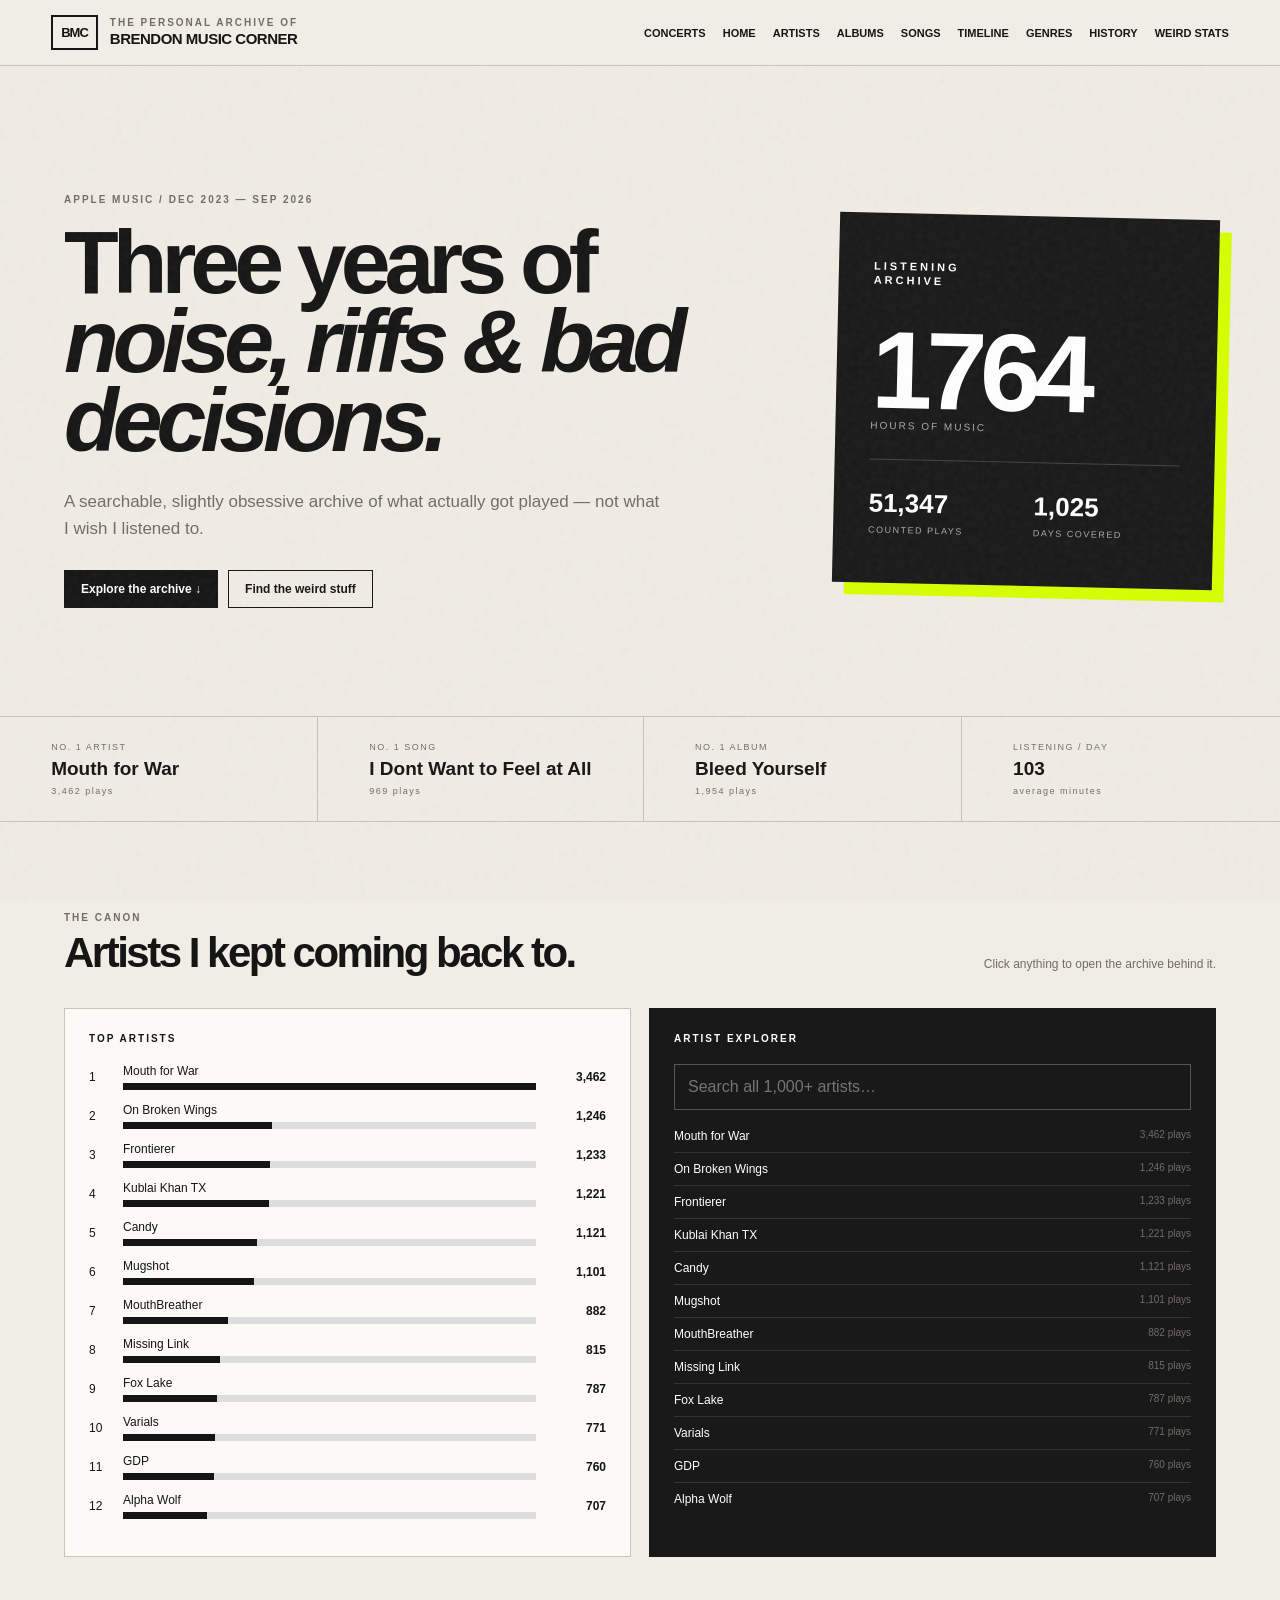
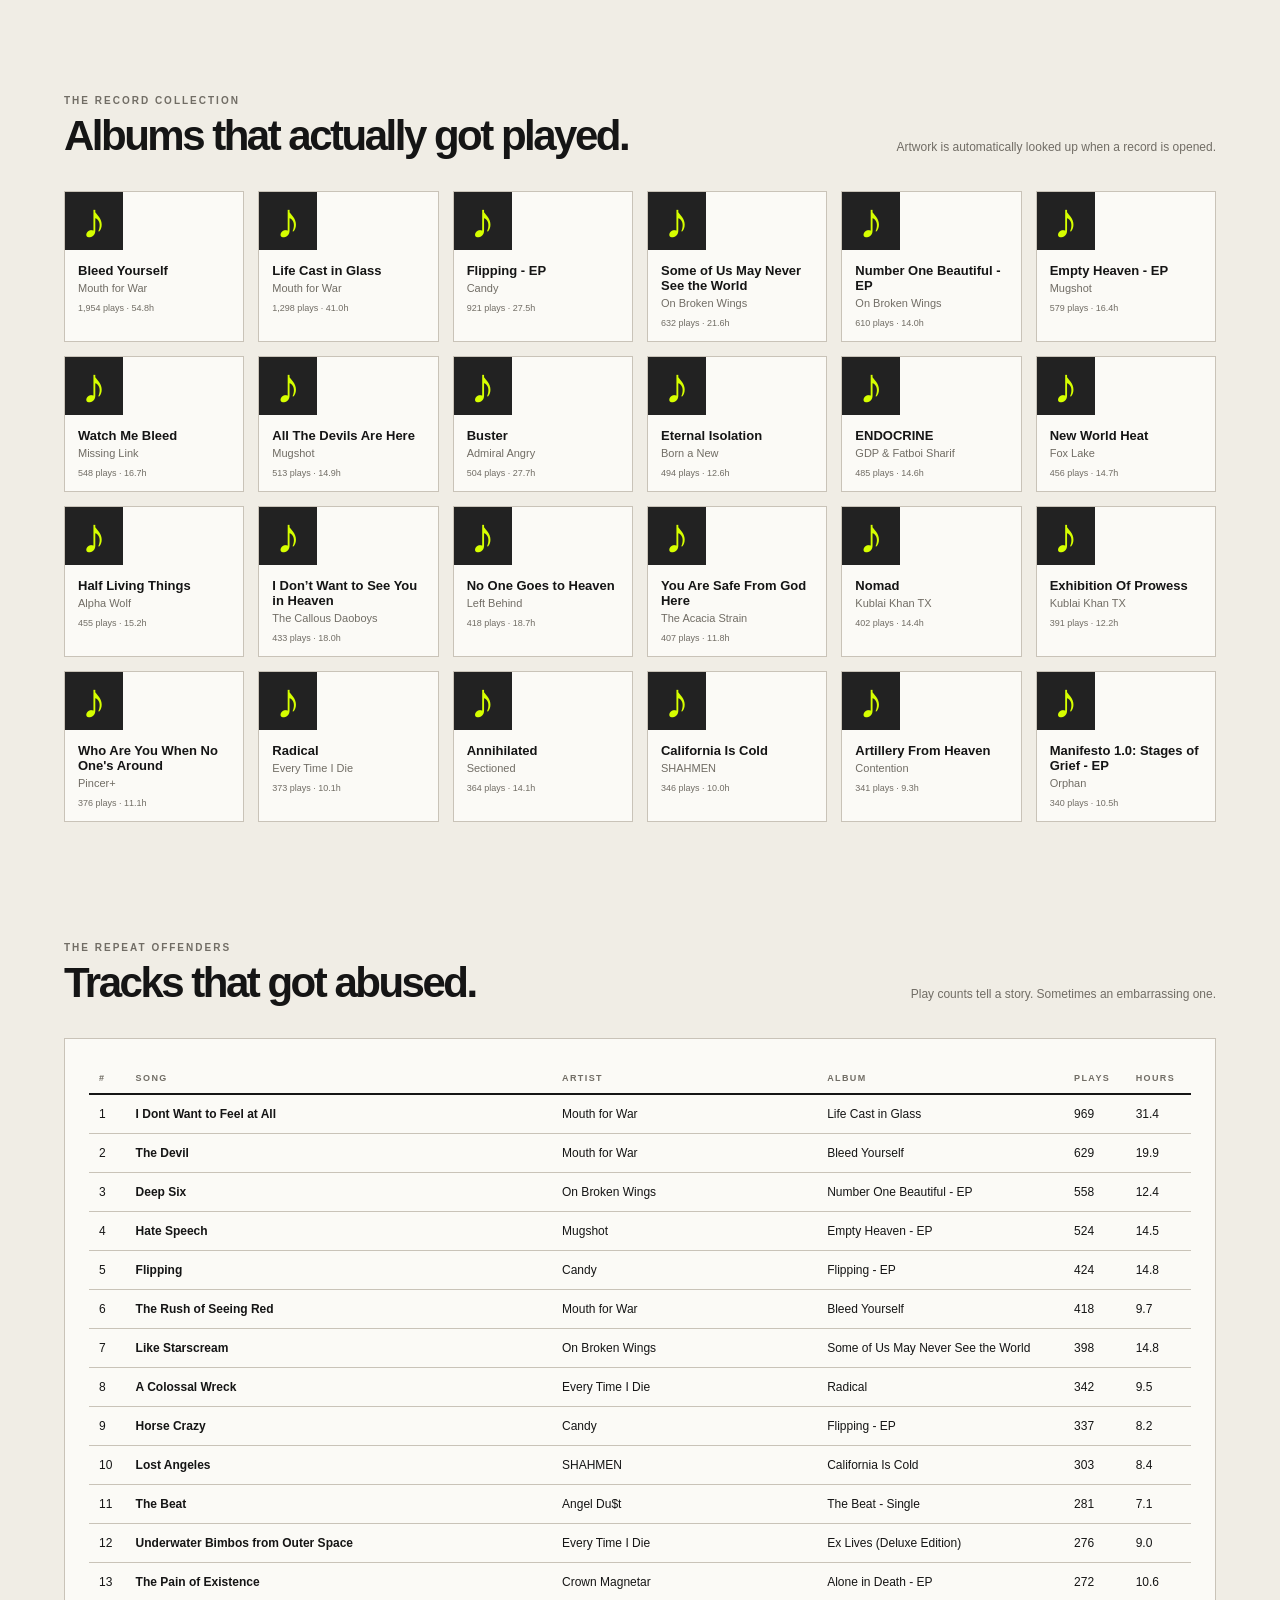
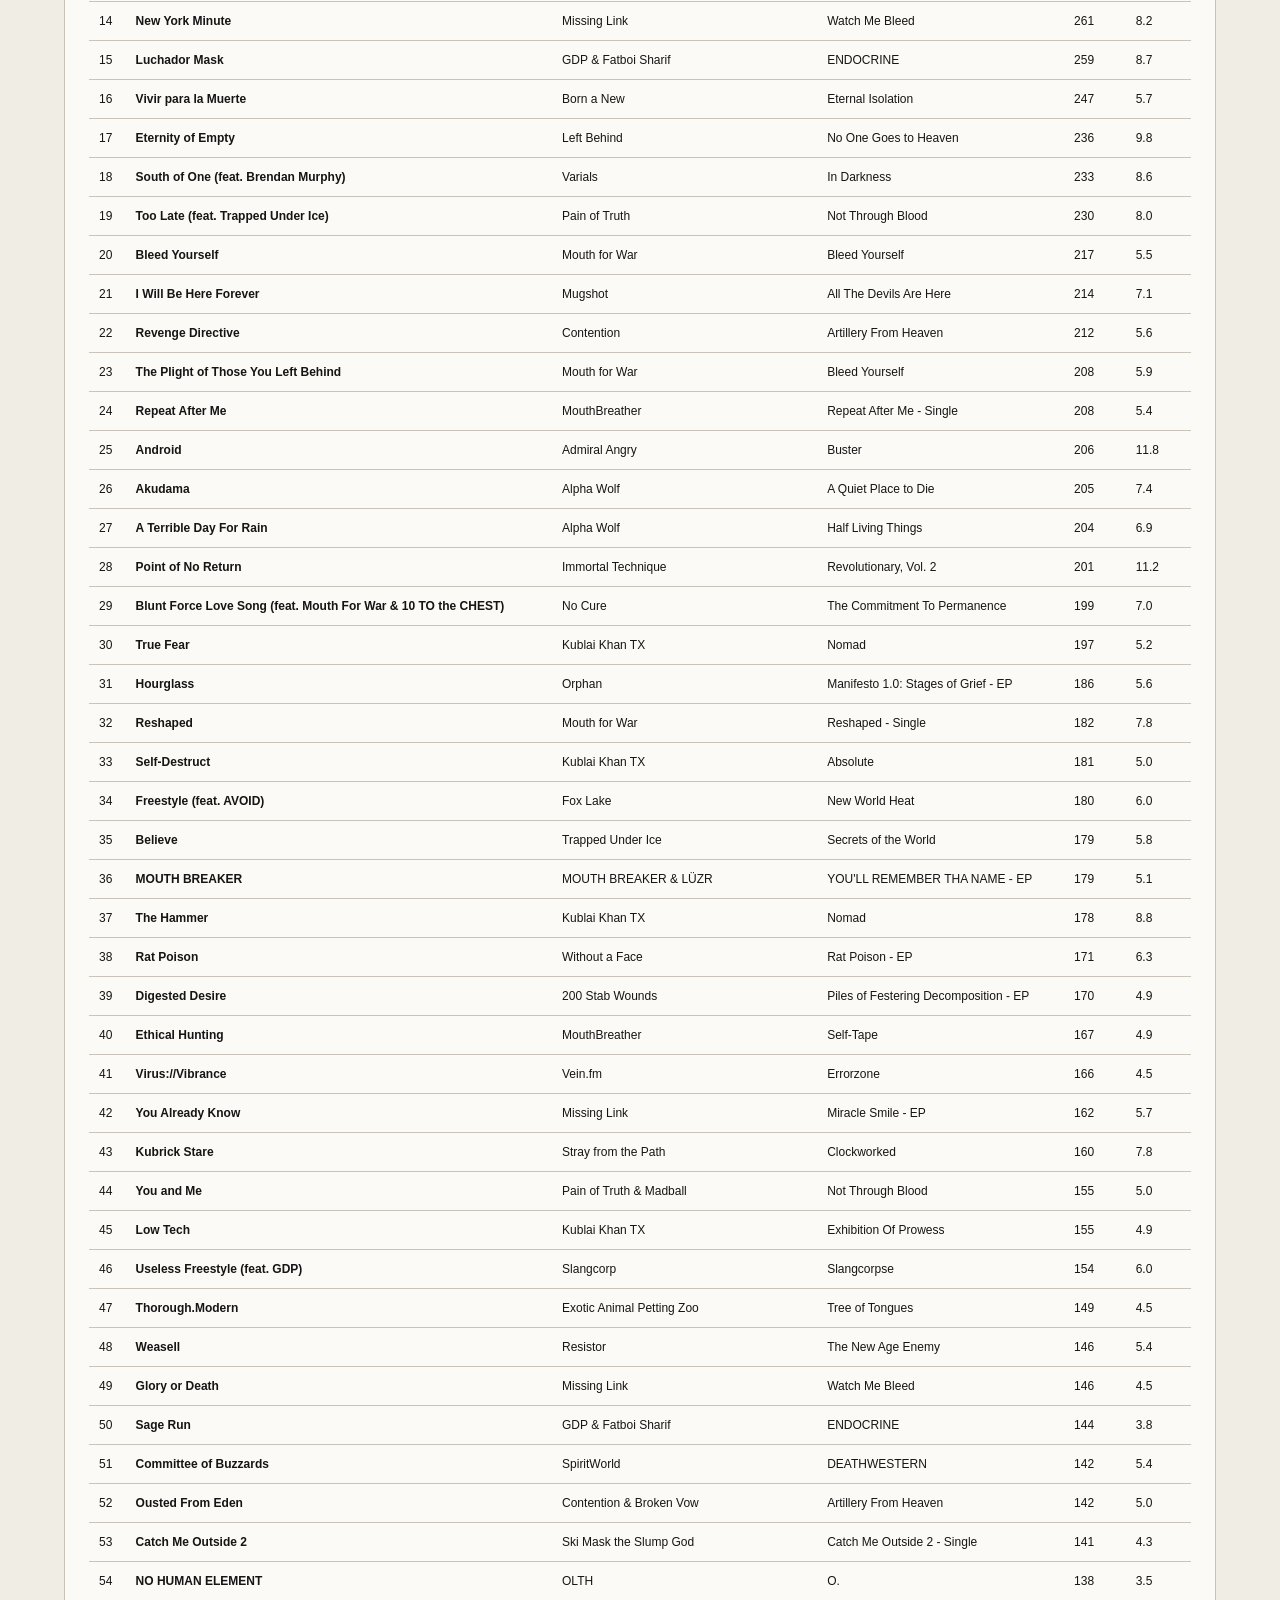
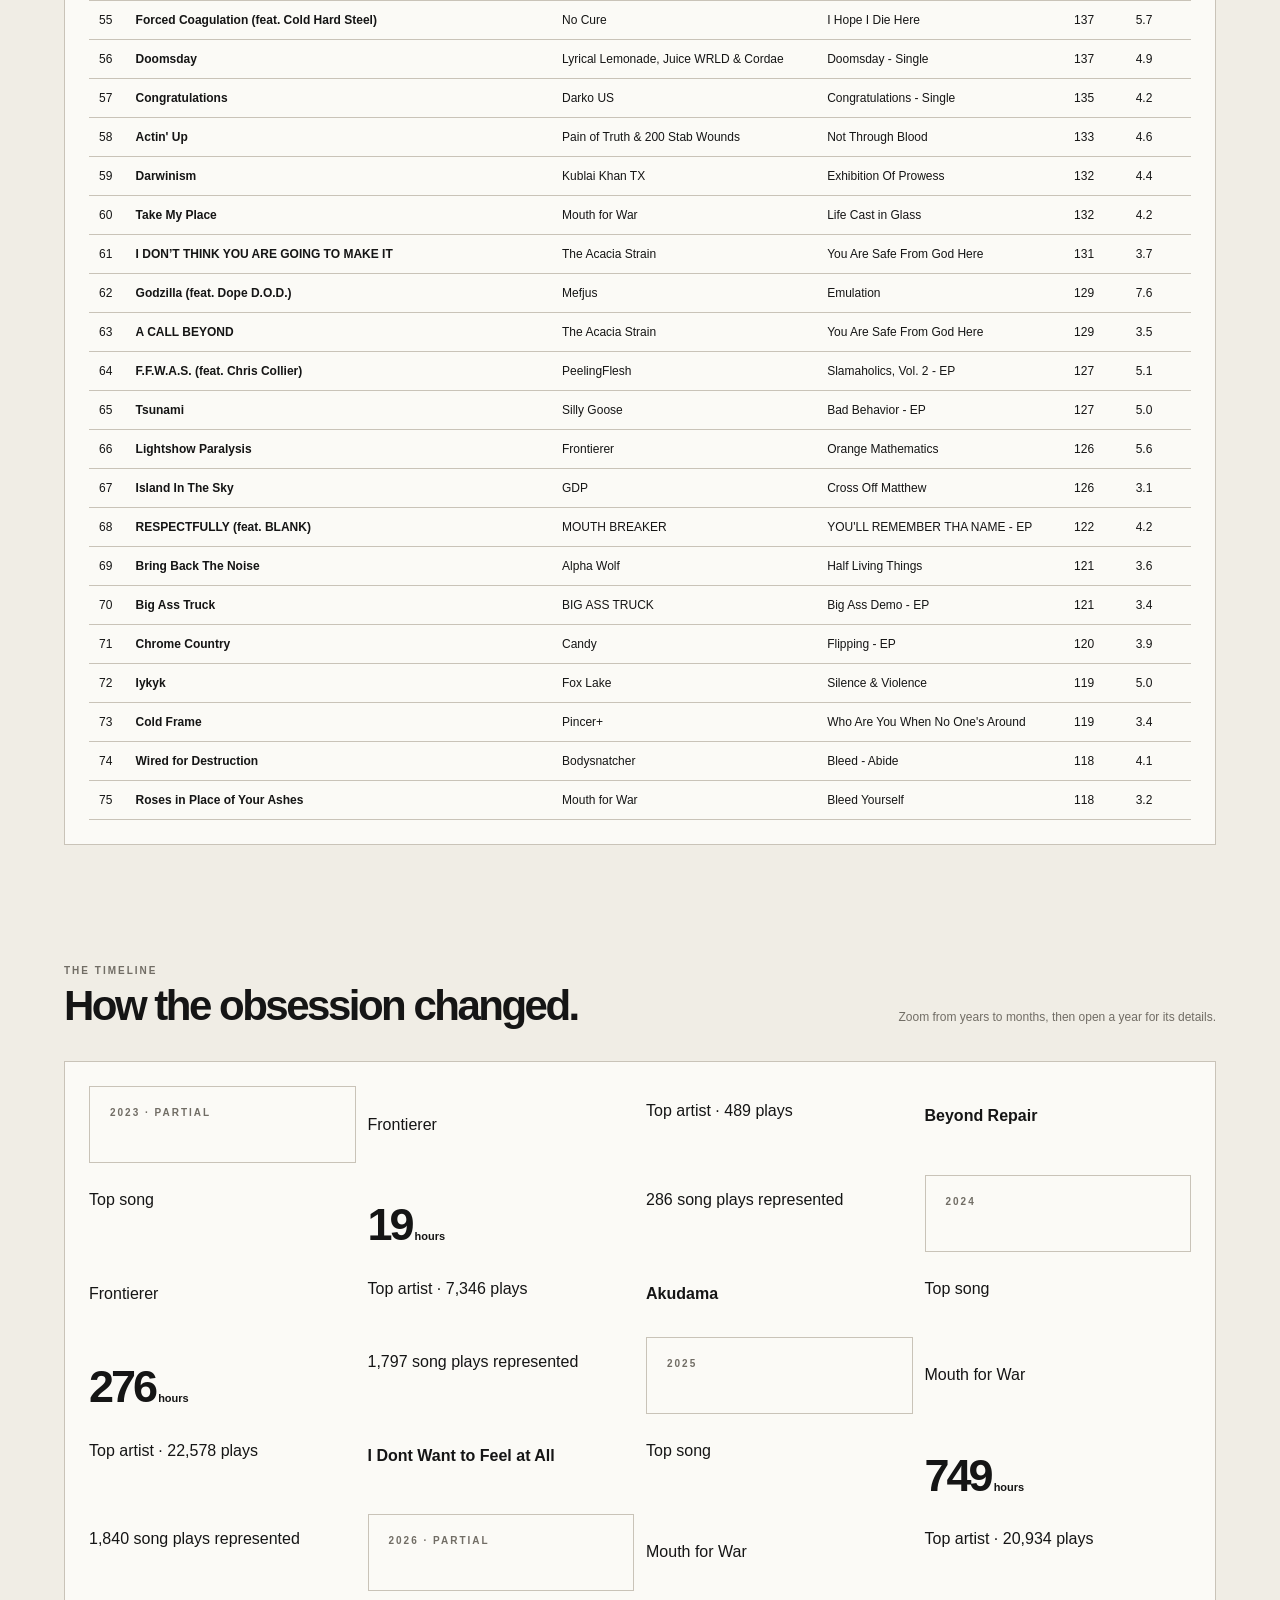
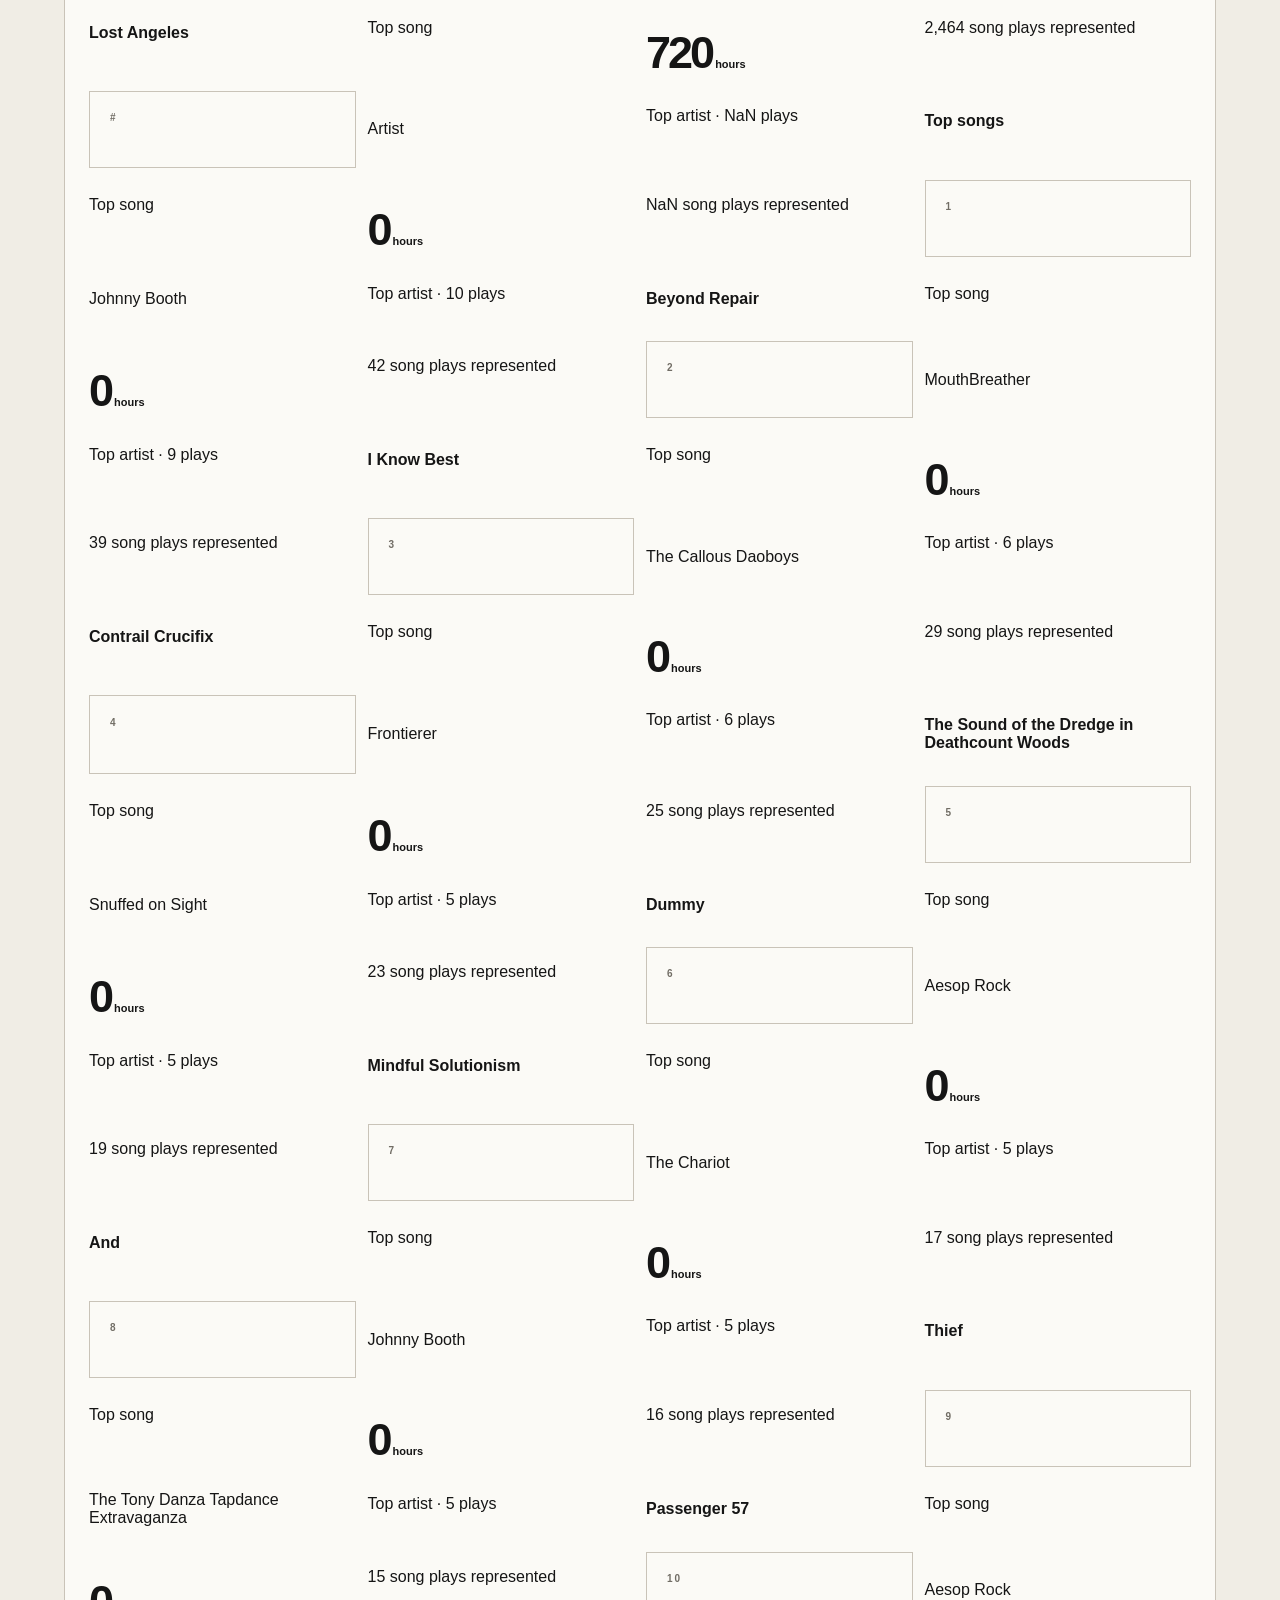
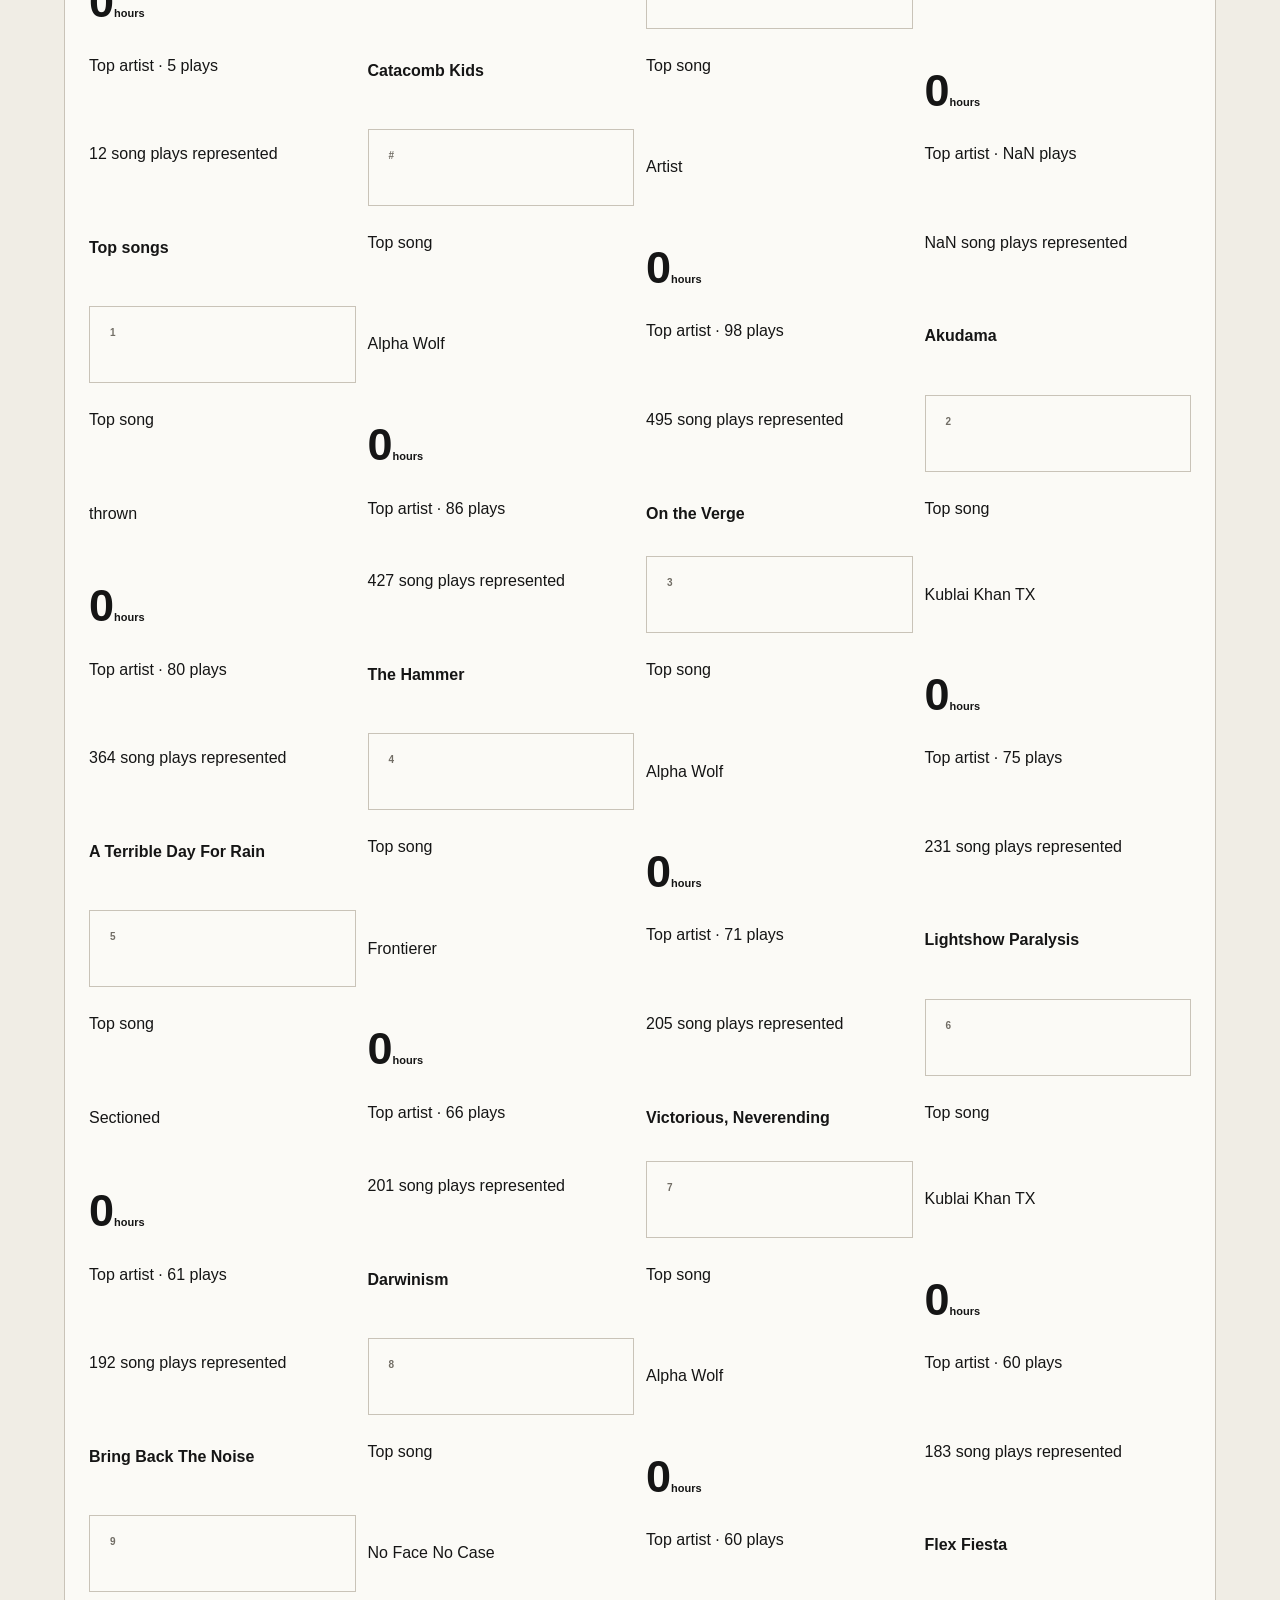
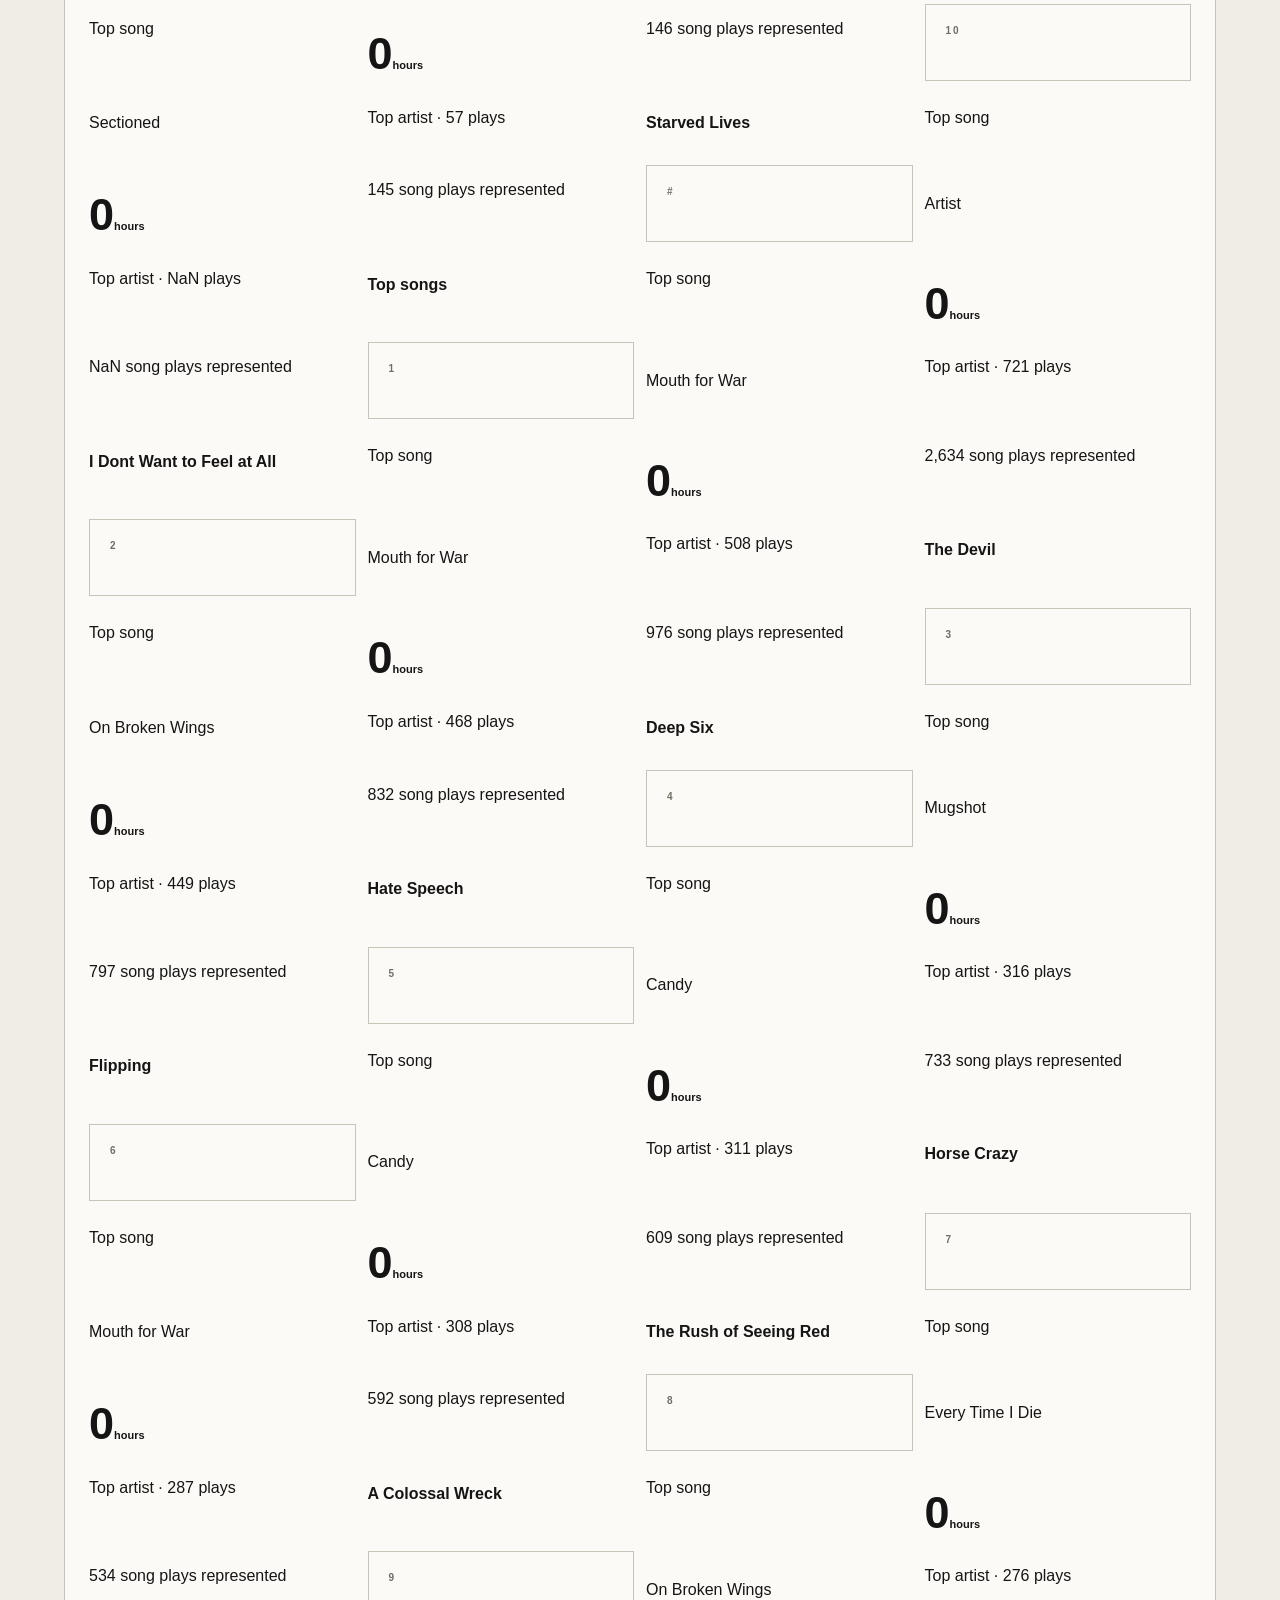
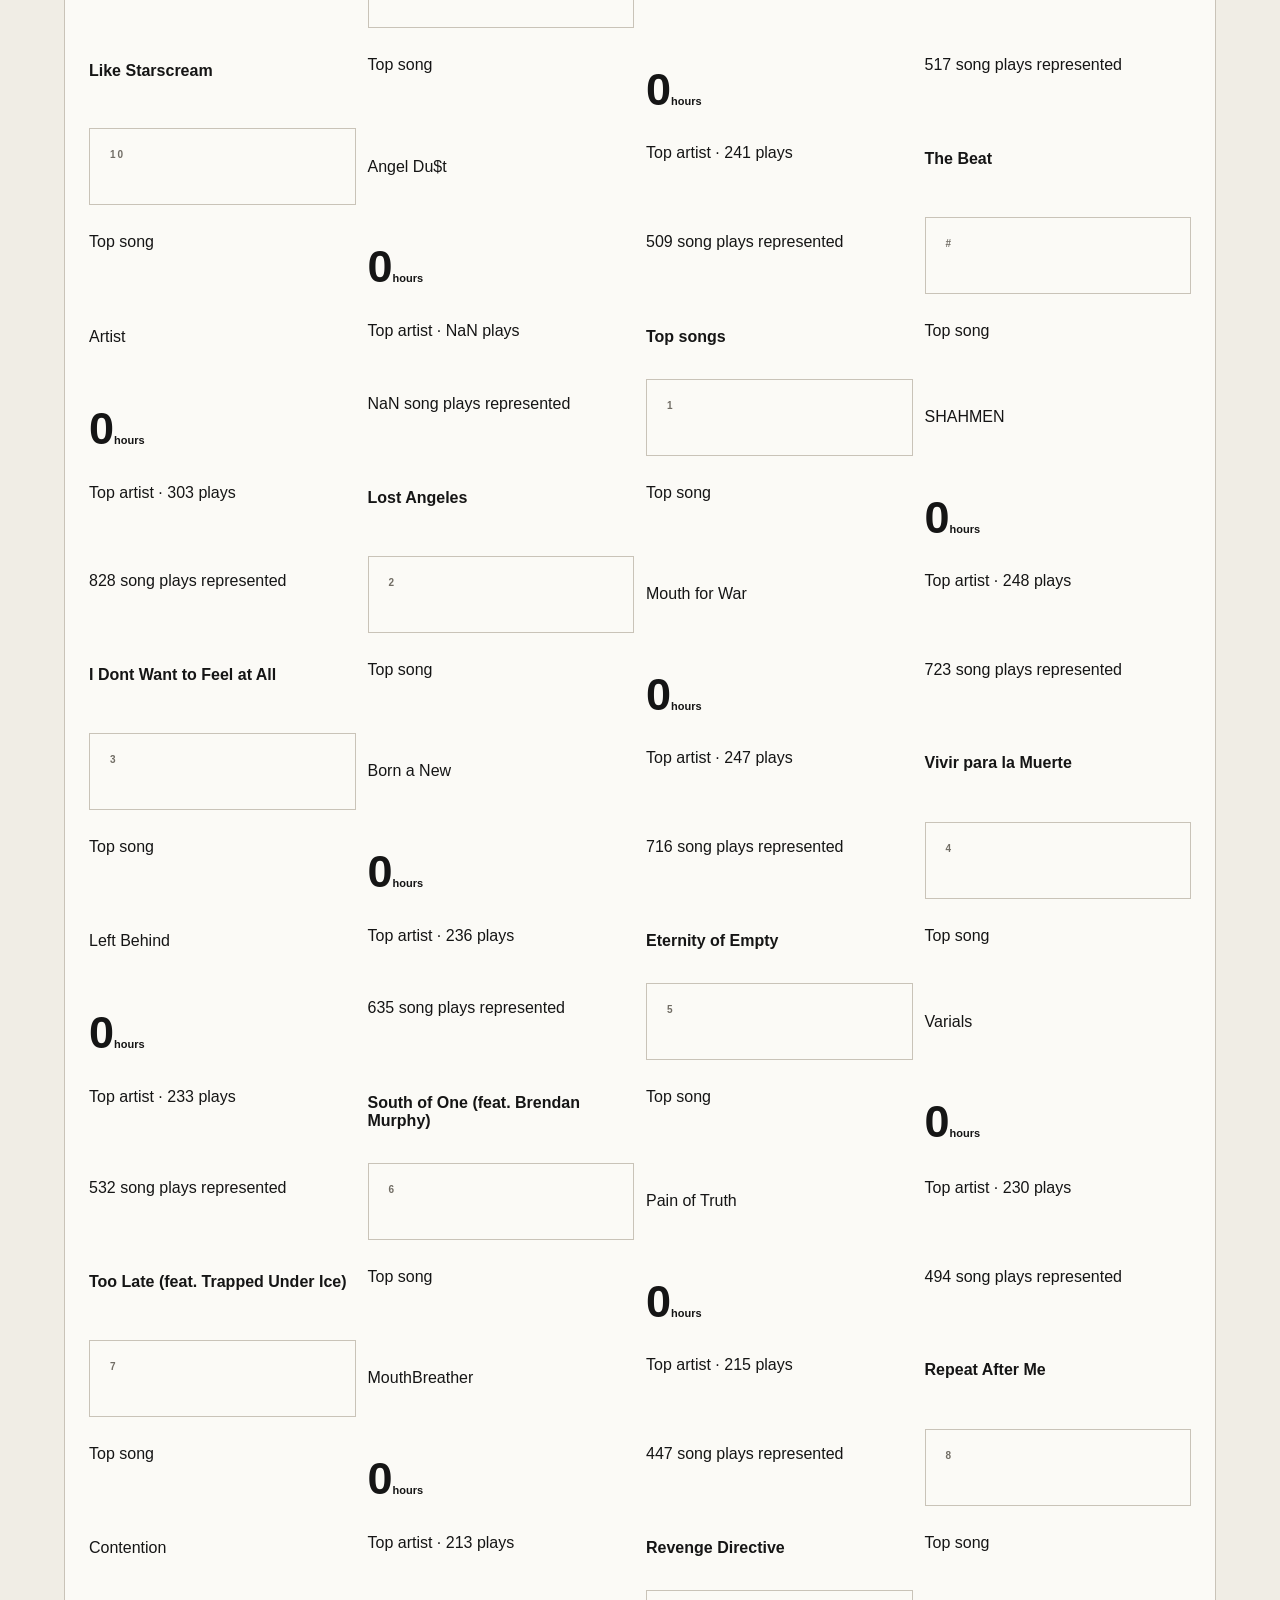
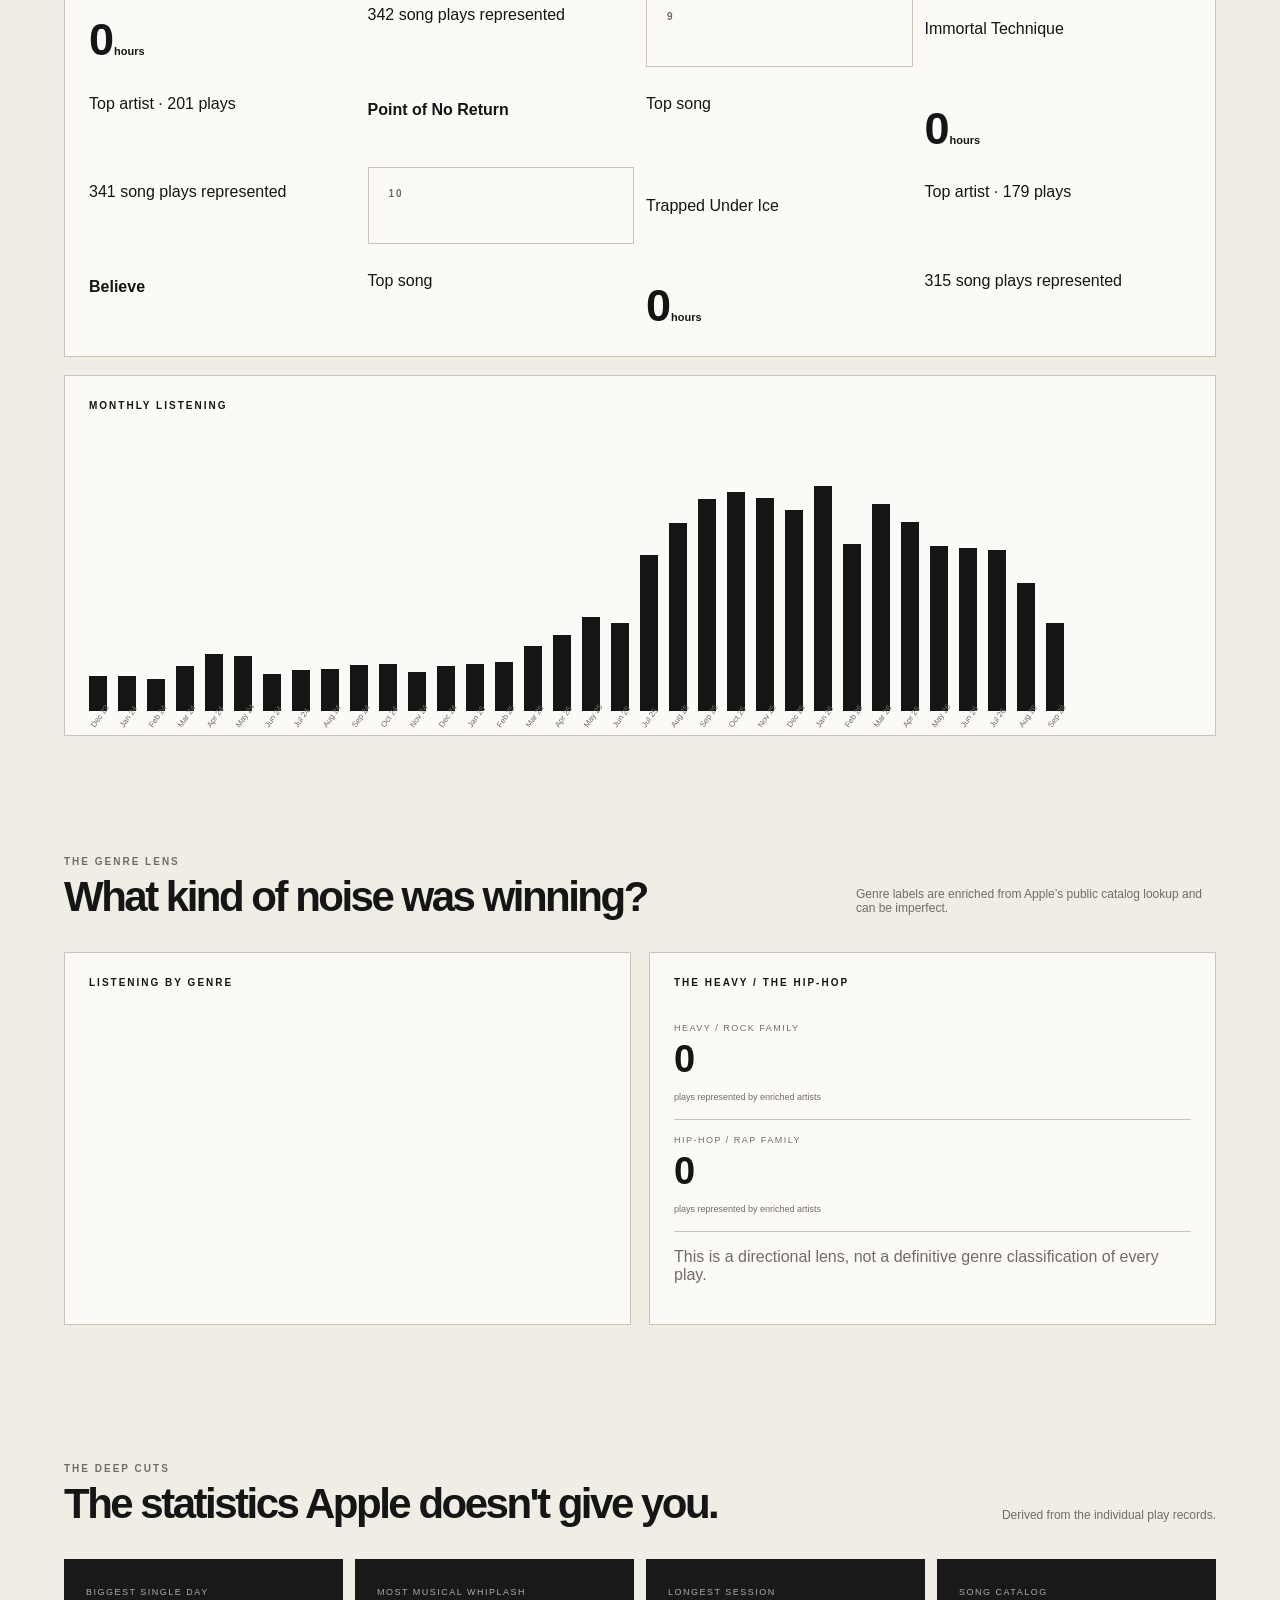
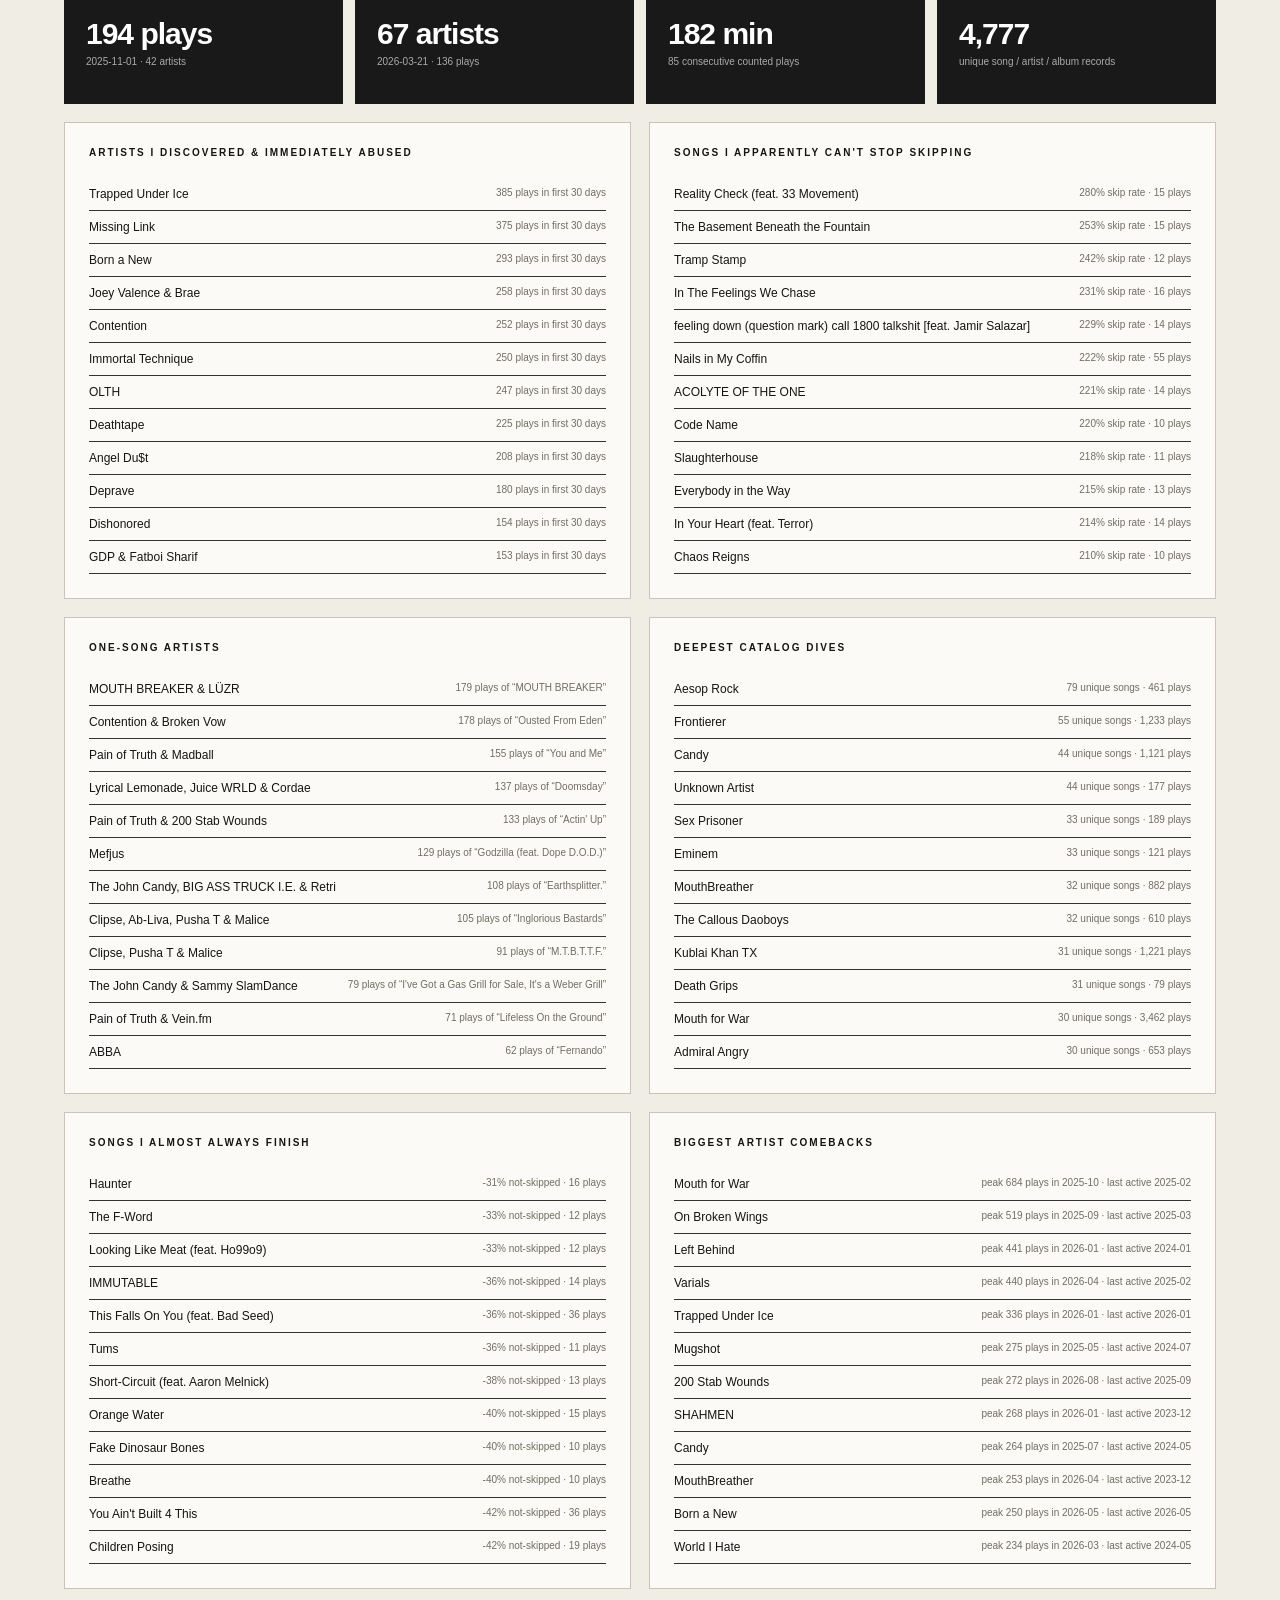
==== index.html @ b8c0dd9b "Music Museum and Concert Archive" ====
<!doctype html>
<html lang="en">
<head>
<meta charset="utf-8"><meta name="viewport" content="width=device-width,initial-scale=1">
<title>Brendon Music Corner</title>
<meta name="description" content="An interactive archive of Brendon's Apple Music listening history.">
<link rel="stylesheet" href="styles.css">
</head>
<body>
<div class="grain"></div>
<header class="site-header">
  <div class="brand"><div class="mark">BMC</div><div><div class="eyebrow">THE PERSONAL ARCHIVE OF</div><h1>BRENDON MUSIC CORNER</h1></div></div>
  <nav><a href="concerts/">Concerts</a><a href="#home">Home</a><a href="#artists">Artists</a><a href="#albums">Albums</a><a href="#songs">Songs</a><a href="#timeline">Timeline</a><a href="#genres">Genres</a><a href="#history">History</a><a href="#weird">Weird Stats</a></nav>
</header>
<main>
<section id="home" class="hero"><div class="hero-copy"><div class="eyebrow">APPLE MUSIC / DEC 2023 — SEP 2026</div><h2>Three years of<br><span>noise, riffs &amp; bad decisions.</span></h2><p>A searchable, slightly obsessive archive of what actually got played — not what I wish I listened to.</p><div class="hero-actions"><a class="btn primary" href="#history">Explore the archive ↓</a><a class="btn" href="#weird">Find the weird stuff</a></div></div><div class="hero-card"><div class="stamp">LISTENING<br>ARCHIVE</div><div class="big-number" id="heroHours">—</div><div class="small-label">HOURS OF MUSIC</div><div class="hero-rule"></div><div class="mini-grid"><div><b id="heroPlays">—</b><span>COUNTED PLAYS</span></div><div><b id="heroDays">—</b><span>DAYS COVERED</span></div></div></div></section>
<section class="stat-strip"><div><span>NO. 1 ARTIST</span><strong id="statArtist">—</strong><em id="statArtistPlays">—</em></div><div><span>NO. 1 SONG</span><strong id="statSong">—</strong><em id="statSongPlays">—</em></div><div><span>NO. 1 ALBUM</span><strong id="statAlbum">—</strong><em id="statAlbumPlays">—</em></div><div><span>LISTENING / DAY</span><strong id="statDaily">—</strong><em>average minutes</em></div></section>

<section class="section" id="artists"><div class="section-head"><div><div class="eyebrow">THE CANON</div><h3>Artists I kept coming back to.</h3></div><p>Click anything to open the archive behind it.</p></div><div class="grid-two"><div class="panel"><div class="panel-title">TOP ARTISTS</div><div id="artistBars"></div></div><div class="panel dark"><div class="panel-title">ARTIST EXPLORER</div><input id="artistSearch" class="search" placeholder="Search all 1,000+ artists…"><div id="artistList" class="scroll-list"></div></div></div></section>

<section class="section" id="albums"><div class="section-head"><div><div class="eyebrow">THE RECORD COLLECTION</div><h3>Albums that actually got played.</h3></div><p>Artwork is automatically looked up when a record is opened.</p></div><div class="album-grid" id="albumGrid"></div></section>

<section class="section" id="songs"><div class="section-head"><div><div class="eyebrow">THE REPEAT OFFENDERS</div><h3>Tracks that got abused.</h3></div><p>Play counts tell a story. Sometimes an embarrassing one.</p></div><div class="panel"><div class="table-wrap"><table><thead><tr><th>#</th><th>SONG</th><th>ARTIST</th><th>ALBUM</th><th>PLAYS</th><th>HOURS</th></tr></thead><tbody id="songTable"></tbody></table></div></div></section>

<section class="section" id="timeline"><div class="section-head"><div><div class="eyebrow">THE TIMELINE</div><h3>How the obsession changed.</h3></div><p>Zoom from years to months, then open a year for its details.</p></div><div class="panel"><div id="yearCards" class="year-grid"></div></div><div class="panel monthly-panel"><div class="panel-title">MONTHLY LISTENING</div><div id="monthlyChart" class="chart"></div></div></section>

<section class="section" id="genres"><div class="section-head"><div><div class="eyebrow">THE GENRE LENS</div><h3>What kind of noise was winning?</h3></div><p>Genre labels are enriched from Apple’s public catalog lookup and can be imperfect.</p></div><div class="grid-two"><div class="panel"><div class="panel-title">LISTENING BY GENRE</div><div id="genreList"></div></div><div class="panel"><div class="panel-title">THE HEAVY / THE HIP-HOP</div><div id="genreCompare" class="genre-compare"><div class="loading">Looking up genre metadata…</div></div></div></div></section>
<section class="section" id="weird"><div class="section-head"><div><div class="eyebrow">THE DEEP CUTS</div><h3>The statistics Apple doesn't give you.</h3></div><p>Derived from the individual play records.</p></div><div class="insight-grid" id="insightGrid"></div><div class="grid-two"><div class="panel"><div class="panel-title">ARTISTS I DISCOVERED &amp; IMMEDIATELY ABUSED</div><div id="discoveryList"></div></div><div class="panel"><div class="panel-title">SONGS I APPARENTLY CAN'T STOP SKIPPING</div><div id="skipList"></div></div></div><div class="grid-two"><div class="panel"><div class="panel-title">ONE-SONG ARTISTS</div><div id="oneHitList"></div></div><div class="panel"><div class="panel-title">DEEPEST CATALOG DIVES</div><div id="catalogList"></div></div></div><div class="grid-two"><div class="panel"><div class="panel-title">SONGS I ALMOST ALWAYS FINISH</div><div id="finishList"></div></div><div class="panel"><div class="panel-title">BIGGEST ARTIST COMEBACKS</div><div id="comebackList"></div></div></div><div class="grid-two"><div class="panel"><div class="panel-title">LISTENING ENDINGS</div><div id="endingList"></div></div></div></section>

<section class="section rediscover"><div class="section-head"><div><div class="eyebrow">DIG IN THE CRATES</div><h3>Stuff I apparently forgot about.</h3></div><p>Tracks with 10+ plays that haven't been played in over a year.</p></div><div class="panel"><div class="table-wrap"><table><thead><tr><th>#</th><th>SONG</th><th>ARTIST</th><th>ALBUM</th><th>PLAYS</th><th>LAST PLAYED</th><th>DAYS SINCE</th></tr></thead><tbody id="rediscoverTable"></tbody></table></div></div></section>

<section class="section" id="history"><div class="section-head"><div><div class="eyebrow">THE RECEIPTS</div><h3>Every play.</h3></div><p id="historyCount">—</p></div><div class="filters"><input id="historySearch" class="search" placeholder="Search song, artist, or album…"><select id="yearFilter"><option value="">All years</option></select><select id="endedFilter"><option value="">Any ending</option><option>Reached end</option><option>Paused</option><option>Switched to another song</option><option>Skipped forward</option></select><button id="resetFilters" class="btn">Reset</button></div><div class="panel history-panel"><div class="table-wrap history-scroll"><table><thead><tr><th>DATE</th><th>TIME</th><th>SONG</th><th>ARTIST</th><th>ALBUM</th><th>PLAYED</th><th>END</th></tr></thead><tbody id="historyTable"></tbody></table></div><div class="pager"><button id="prevPage" class="btn">← Previous</button><span id="pageInfo"></span><button id="nextPage" class="btn">Next →</button></div></div></section>
</main>
<footer><div><b>BRENDON MUSIC CORNER</b><span>Built from an Apple Music listening-history export.</span></div><span>Public archive • City &amp; device data omitted</span></footer>
<div id="modal" class="modal" aria-hidden="true"><div class="modal-backdrop"></div><div class="modal-card"><button class="modal-close" id="modalClose">×</button><div id="modalContent"></div></div></div>
<script src="app.js"></script>
</body></html>
---- styles.css ----
:root{--bg:#f0ede5;--ink:#151515;--muted:#716d65;--line:#c9c3b8;--panel:#fbfaf6;--dark:#191919;--accent:#d6ff00}*{box-sizing:border-box}html{scroll-behavior:smooth}body{margin:0;background:var(--bg);color:var(--ink);font-family:Arial,Helvetica,sans-serif}.grain{position:fixed;inset:0;pointer-events:none;opacity:.055;background-image:url("data:image/svg+xml,%3Csvg viewBox='0 0 160 160' xmlns='http://www.w3.org/2000/svg'%3E%3Cfilter id='n'%3E%3CfeTurbulence type='fractalNoise' baseFrequency='.9' numOctaves='3' stitchTiles='stitch'/%3E%3C/filter%3E%3Crect width='100%25' height='100%25' filter='url(%23n)'/%3E%3C/svg%3E");z-index:5}.site-header{position:sticky;top:0;z-index:10;background:rgba(240,237,229,.94);backdrop-filter:blur(10px);border-bottom:1px solid var(--line);display:flex;justify-content:space-between;align-items:center;padding:15px 4vw}.brand{display:flex;gap:12px;align-items:center}.mark{font-weight:900;border:2px solid var(--ink);padding:8px;font-size:13px;letter-spacing:-1px}.brand h1{font-size:15px;margin:2px 0;font-weight:900;letter-spacing:-.5px}.eyebrow{font-size:10px;letter-spacing:2px;font-weight:800;color:var(--muted)}nav{display:flex;gap:17px;flex-wrap:wrap}nav a{font-size:11px;text-decoration:none;color:var(--ink);font-weight:800;text-transform:uppercase}main{max-width:1400px;margin:auto}.hero{min-height:650px;padding:80px 5vw 60px;display:grid;grid-template-columns:1.5fr .8fr;gap:60px;align-items:center}.hero h2{font-size:clamp(48px,7vw,100px);line-height:.88;letter-spacing:-6px;margin:18px 0 30px;max-width:900px}.hero h2 span{font-style:italic}.hero p{max-width:600px;color:var(--muted);font-size:17px;line-height:1.55}.hero-actions{display:flex;gap:10px;margin-top:28px}.btn{border:1px solid var(--ink);background:transparent;color:var(--ink);padding:11px 16px;font-weight:800;font-size:12px;text-decoration:none;cursor:pointer}.btn:hover{background:var(--ink);color:white}.btn.primary{background:var(--ink);color:white}.hero-card{background:var(--dark);color:white;padding:35px;min-height:370px;display:flex;flex-direction:column;justify-content:center;transform:rotate(1.3deg);box-shadow:12px 12px 0 var(--accent)}.stamp{font-size:11px;letter-spacing:3px;font-weight:900;line-height:1.3}.big-number{font-size:110px;line-height:.85;font-weight:900;letter-spacing:-7px;margin:35px 0 4px}.small-label{font-size:10px;letter-spacing:2px;color:#aaa}.hero-rule{height:1px;background:#444;margin:28px 0}.mini-grid{display:grid;grid-template-columns:1fr 1fr;gap:20px}.mini-grid b{font-size:26px;display:block}.mini-grid span{font-size:9px;color:#aaa;letter-spacing:1.5px}.stat-strip{display:grid;grid-template-columns:repeat(4,1fr);border-top:1px solid var(--line);border-bottom:1px solid var(--line)}.stat-strip>div{padding:25px 4vw;border-right:1px solid var(--line)}.stat-strip>div:last-child{border:0}.stat-strip span,.stat-strip em{display:block;font-size:9px;letter-spacing:1.5px;color:var(--muted);font-style:normal}.stat-strip strong{display:block;font-size:19px;margin:6px 0;white-space:nowrap;overflow:hidden;text-overflow:ellipsis}.section{padding:90px 5vw 30px}.section-head{display:flex;justify-content:space-between;gap:30px;align-items:end;margin-bottom:25px}.section-head h3{font-size:42px;letter-spacing:-2.5px;margin:6px 0}.section-head p{color:var(--muted);font-size:12px;max-width:360px}.grid-two{display:grid;grid-template-columns:1fr 1fr;gap:18px;margin-bottom:18px}.panel{background:var(--panel);border:1px solid var(--line);padding:24px}.panel.dark{background:var(--dark);color:white;border-color:var(--dark)}.panel-title{font-size:10px;letter-spacing:2px;font-weight:900;margin-bottom:20px}.search{width:100%;padding:13px;border:1px solid #444;background:transparent;color:inherit;font:inherit;outline:none}.dark .search{border-color:#555;color:white}.bar-row{display:grid;grid-template-columns:24px 1fr 60px;gap:10px;align-items:center;margin:13px 0;font-size:12px}.bar-name{margin-bottom:5px}.bar-track{height:7px;background:#ddd}.bar-fill{height:100%;background:var(--ink)}.bar-value{text-align:right;font-weight:800}.scroll-list{height:390px;overflow:auto;margin-top:10px}.artist-item,.rank-item{display:flex;justify-content:space-between;gap:15px;padding:9px 0;border-bottom:1px solid #333;font-size:12px}.panel:not(.dark) .artist-item{border-color:var(--line)}.artist-item span,.rank-item span{color:var(--muted);font-size:10px}.entity-link{border:0;background:none;padding:0;font:inherit;text-align:left;color:inherit;cursor:pointer}.entity-link:hover{text-decoration:underline;text-decoration-thickness:2px}.album-grid{display:grid;grid-template-columns:repeat(6,1fr);gap:14px}.album-card{display:flex;flex-direction:column;background:var(--panel);border:1px solid var(--line);padding:0;text-align:left;overflow:hidden}.album-card:hover{transform:translateY(-3px);box-shadow:5px 5px 0 var(--accent)}.album-card .art-placeholder{aspect-ratio:1;background:#222;color:var(--accent);display:grid;place-items:center;font-size:50px}.album-card>div:last-child{padding:13px}.album-card b,.album-card span,.album-card em{display:block}.album-card b{font-size:13px}.album-card span{font-size:11px;color:var(--muted);margin-top:4px}.album-card em{font-size:9px;color:var(--muted);font-style:normal;margin-top:9px}.art-placeholder{background:#222;color:var(--accent);display:grid;place-items:center;font-weight:900}.art-placeholder.large{width:180px;height:180px;font-size:55px;flex:none}table{width:100%;border-collapse:collapse;font-size:12px}th{text-align:left;font-size:9px;letter-spacing:1.4px;color:var(--muted);padding:10px;border-bottom:2px solid var(--ink)}td{padding:12px 10px;border-bottom:1px solid var(--line);vertical-align:top}tbody tr:hover{background:#eeeae0}.year-grid{display:grid;grid-template-columns:repeat(4,1fr);gap:12px}.year-card{border:1px solid var(--line);background:var(--panel);padding:20px;text-align:left;cursor:pointer}.year-card:hover{background:var(--dark);color:white}.year{font-size:10px;letter-spacing:2px;color:var(--muted);font-weight:900}.year-card h4{font-size:16px;margin:24px 0 3px}.year-card p{font-size:10px;color:var(--muted);margin:0}.metric{font-size:45px;font-weight:900;letter-spacing:-3px;margin-top:24px}.metric small{font-size:11px;letter-spacing:0}.monthly-panel{margin-top:18px;overflow-x:auto}.chart{height:280px;display:flex;align-items:end;gap:7px;min-width:850px;padding-top:15px}.month-bar-wrap{height:245px;display:flex;align-items:end;position:relative;min-width:22px}.month-bar{background:var(--ink);width:18px;min-height:2px}.month-bar-wrap:hover .month-bar{background:var(--accent)}.month-label{position:absolute;bottom:-22px;font-size:8px;color:var(--muted);transform:rotate(-55deg);transform-origin:top left;white-space:nowrap}.month-tip{display:none;position:absolute;bottom:calc(100% + 5px);left:-10px;background:var(--dark);color:white;padding:8px;font-size:9px;white-space:nowrap;z-index:2}.month-bar-wrap:hover .month-tip{display:block}.insight-grid{display:grid;grid-template-columns:repeat(4,1fr);gap:12px;margin-bottom:18px}.insight{background:var(--dark);color:white;padding:22px;min-height:145px}.insight span{font-size:9px;letter-spacing:1.5px;color:#aaa}.insight b{font-size:30px;display:block;margin:18px 0 5px;letter-spacing:-1px}.insight p{font-size:10px;color:#aaa;margin:0}.ending{display:grid;grid-template-columns:180px 1fr 45px;gap:10px;align-items:center;margin:11px 0;font-size:11px}.ending>div{height:8px;background:#ddd}.ending i{display:block;height:100%;background:var(--ink)}.filters{display:grid;grid-template-columns:1fr 160px 200px auto;gap:8px;margin-bottom:14px}.filters select{border:1px solid var(--line);background:var(--panel);padding:12px}.history-scroll{overflow:auto;max-height:650px}.pager{display:flex;justify-content:center;align-items:center;gap:18px;padding-top:18px}.rediscover{padding-top:60px}.muted{color:var(--muted)}footer{margin-top:80px;background:var(--dark);color:white;padding:30px 5vw;display:flex;justify-content:space-between;gap:20px;font-size:10px}footer b,footer span{display:block}footer span{color:#aaa;margin-top:4px}.modal{display:none;position:fixed;inset:0;z-index:30;align-items:center;justify-content:center;padding:30px}.modal.open{display:flex}.modal-backdrop{position:absolute;inset:0;background:rgba(0,0,0,.72)}.modal-card{position:relative;background:var(--bg);max-width:850px;width:100%;max-height:90vh;overflow:auto;padding:35px;box-shadow:12px 12px 0 var(--accent)}.modal-close{position:absolute;right:14px;top:10px;border:0;background:none;font-size:32px;cursor:pointer}.profile-head{display:flex;gap:25px;align-items:center;margin-bottom:30px}.profile-head h2{font-size:48px;line-height:.95;letter-spacing:-3px;margin:8px 0}.profile-head p{color:var(--muted);font-size:13px}.detail-grid{display:grid;grid-template-columns:repeat(3,1fr);gap:10px;margin:20px 0 30px}.detail-grid>div{border-top:2px solid var(--ink);padding-top:10px}.detail-grid span{font-size:8px;letter-spacing:1.5px;color:var(--muted);display:block}.detail-grid b{display:block;margin-top:7px;font-size:17px}.detail-grid p{font-size:10px;color:var(--muted)}.detail-list>div{display:flex;justify-content:space-between;gap:20px;padding:10px 0;border-bottom:1px solid var(--line);font-size:12px}.detail-list span{color:var(--muted);font-size:10px}.loading{text-align:center;padding:70px;color:var(--muted)}@media(max-width:1000px){.hero{grid-template-columns:1fr}.album-grid{grid-template-columns:repeat(4,1fr)}.year-grid{grid-template-columns:repeat(2,1fr)}.insight-grid{grid-template-columns:repeat(2,1fr)}nav{display:none}}@media(max-width:650px){.hero{padding-top:50px}.hero h2{font-size:52px;letter-spacing:-3px}.stat-strip{grid-template-columns:1fr 1fr}.stat-strip>div{border-bottom:1px solid var(--line)}.grid-two{grid-template-columns:1fr}.album-grid{grid-template-columns:repeat(2,1fr)}.year-grid,.insight-grid{grid-template-columns:1fr}.filters{grid-template-columns:1fr}.section{padding-top:60px}.section-head{display:block}.section-head h3{font-size:34px}.profile-head{display:block}.art-placeholder.large{width:140px;height:140px;margin-bottom:20px}.profile-head h2{font-size:38px}.detail-grid{grid-template-columns:1fr}.modal{padding:10px}.modal-card{padding:25px 18px}footer{display:block}}
.album-art{display:block;width:100%;aspect-ratio:1;object-fit:cover}.genre-big{border-bottom:1px solid var(--line);padding:15px 0}.genre-big span{font-size:9px;letter-spacing:1.5px;color:var(--muted);display:block}.genre-big b{font-size:38px;display:block;margin:5px 0}.genre-big em{font-size:9px;color:var(--muted);font-style:normal}

.listen-box{margin:22px 0;padding:18px;border:1px solid var(--line);background:rgba(255,255,255,.035)}
.listen-links{display:grid;grid-template-columns:repeat(5,minmax(0,1fr));gap:9px;margin-top:12px}
.listen-btn{display:flex;flex-direction:column;gap:3px;padding:12px 11px;border:1px solid var(--line);text-decoration:none;color:var(--ink);background:var(--panel);transition:transform .15s,border-color .15s,background .15s}
.listen-btn:hover{transform:translateY(-2px);border-color:var(--accent);background:rgba(255,255,255,.07)}
.listen-btn b{font-size:12px;letter-spacing:.06em;text-transform:uppercase}.listen-btn span{font-size:10px;color:var(--muted)}
.listen-note{margin:11px 0 0;color:var(--muted);font-size:11px;line-height:1.5}
@media(max-width:850px){.listen-links{grid-template-columns:repeat(2,minmax(0,1fr))}.listen-btn:last-child{grid-column:1/-1}}
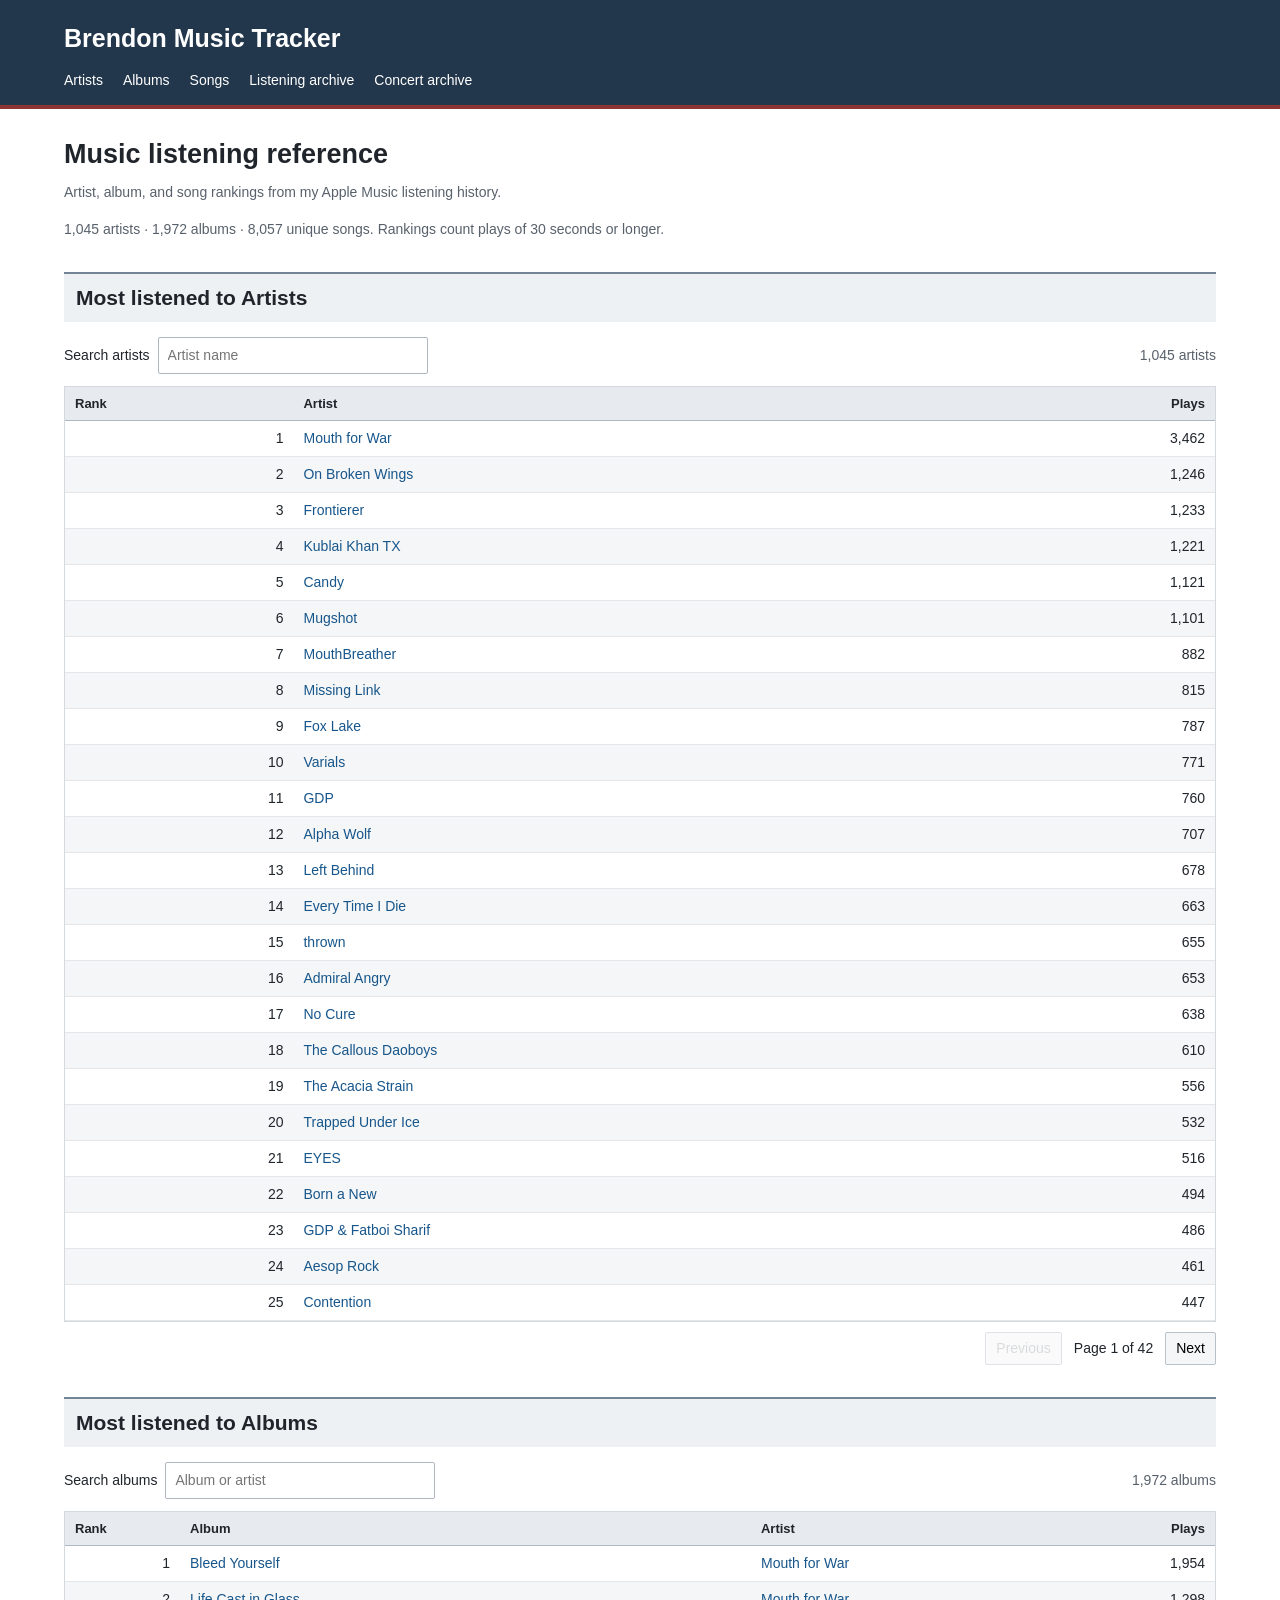
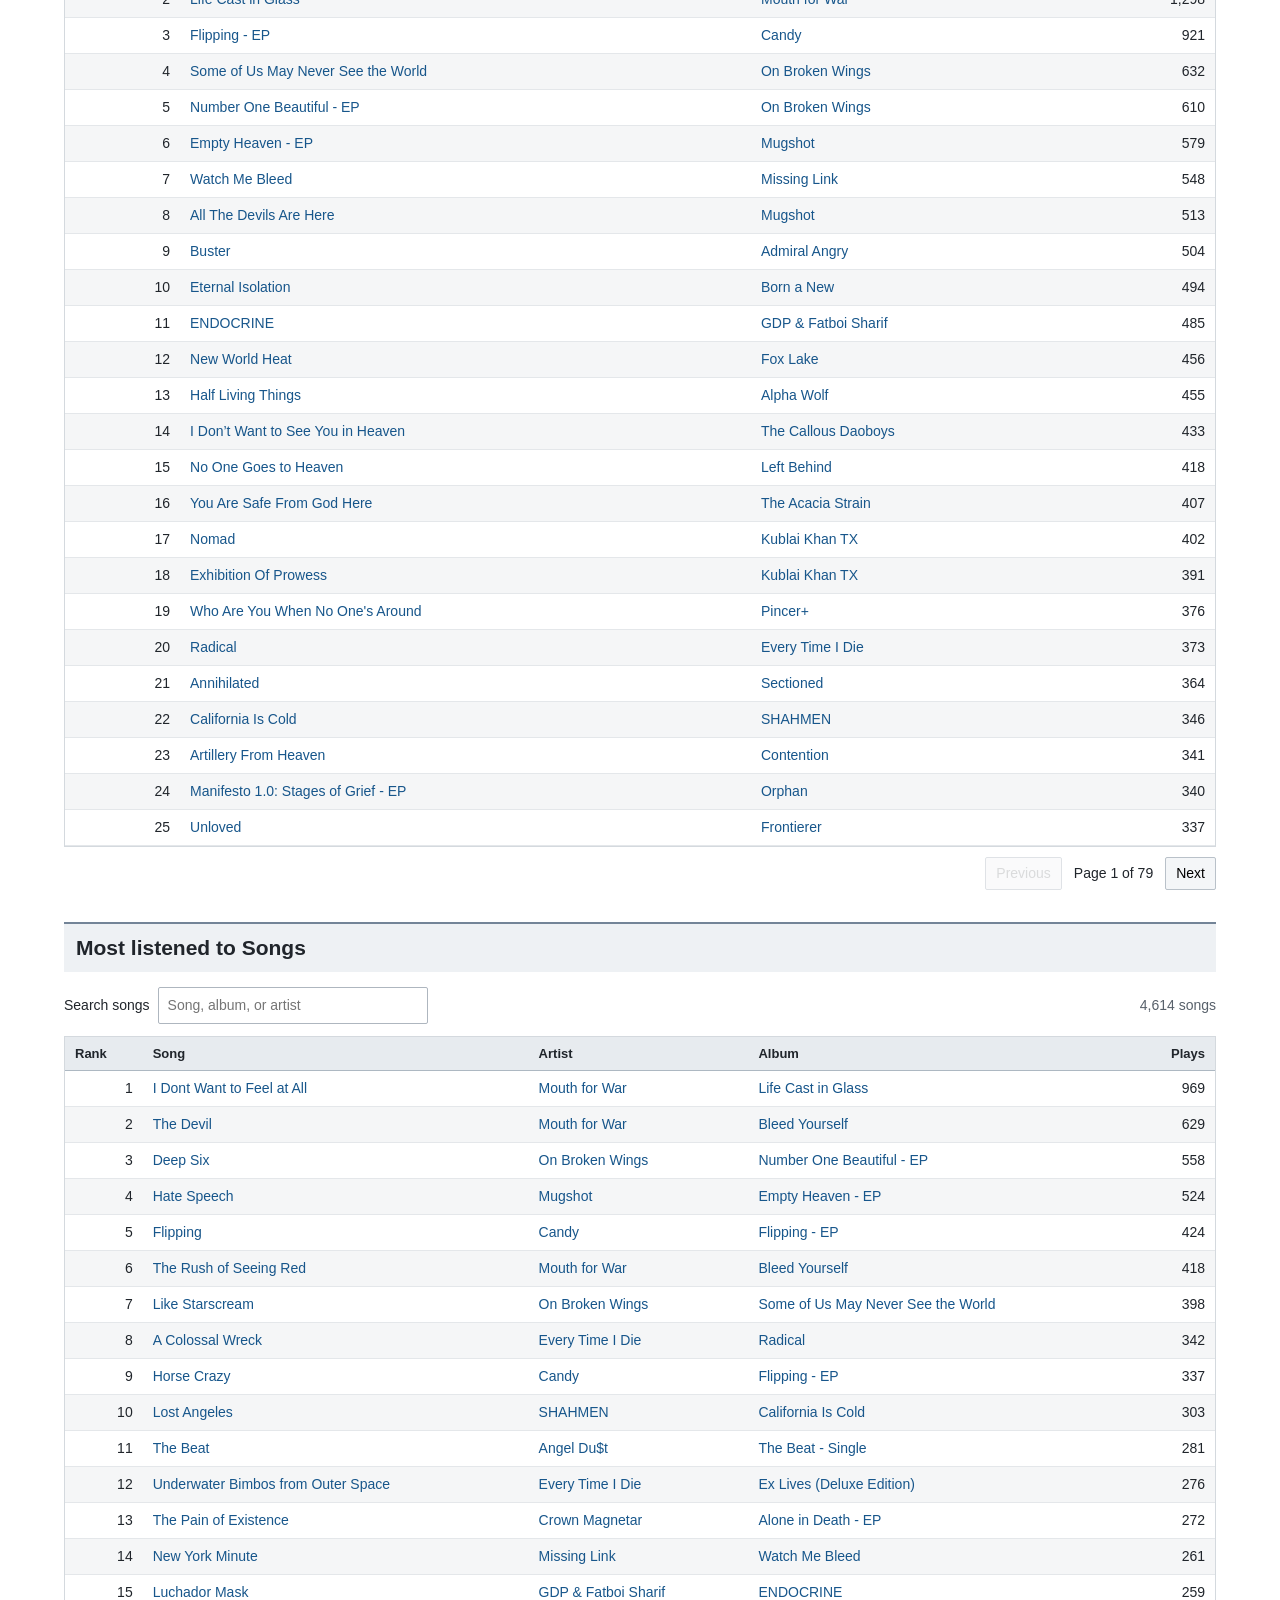
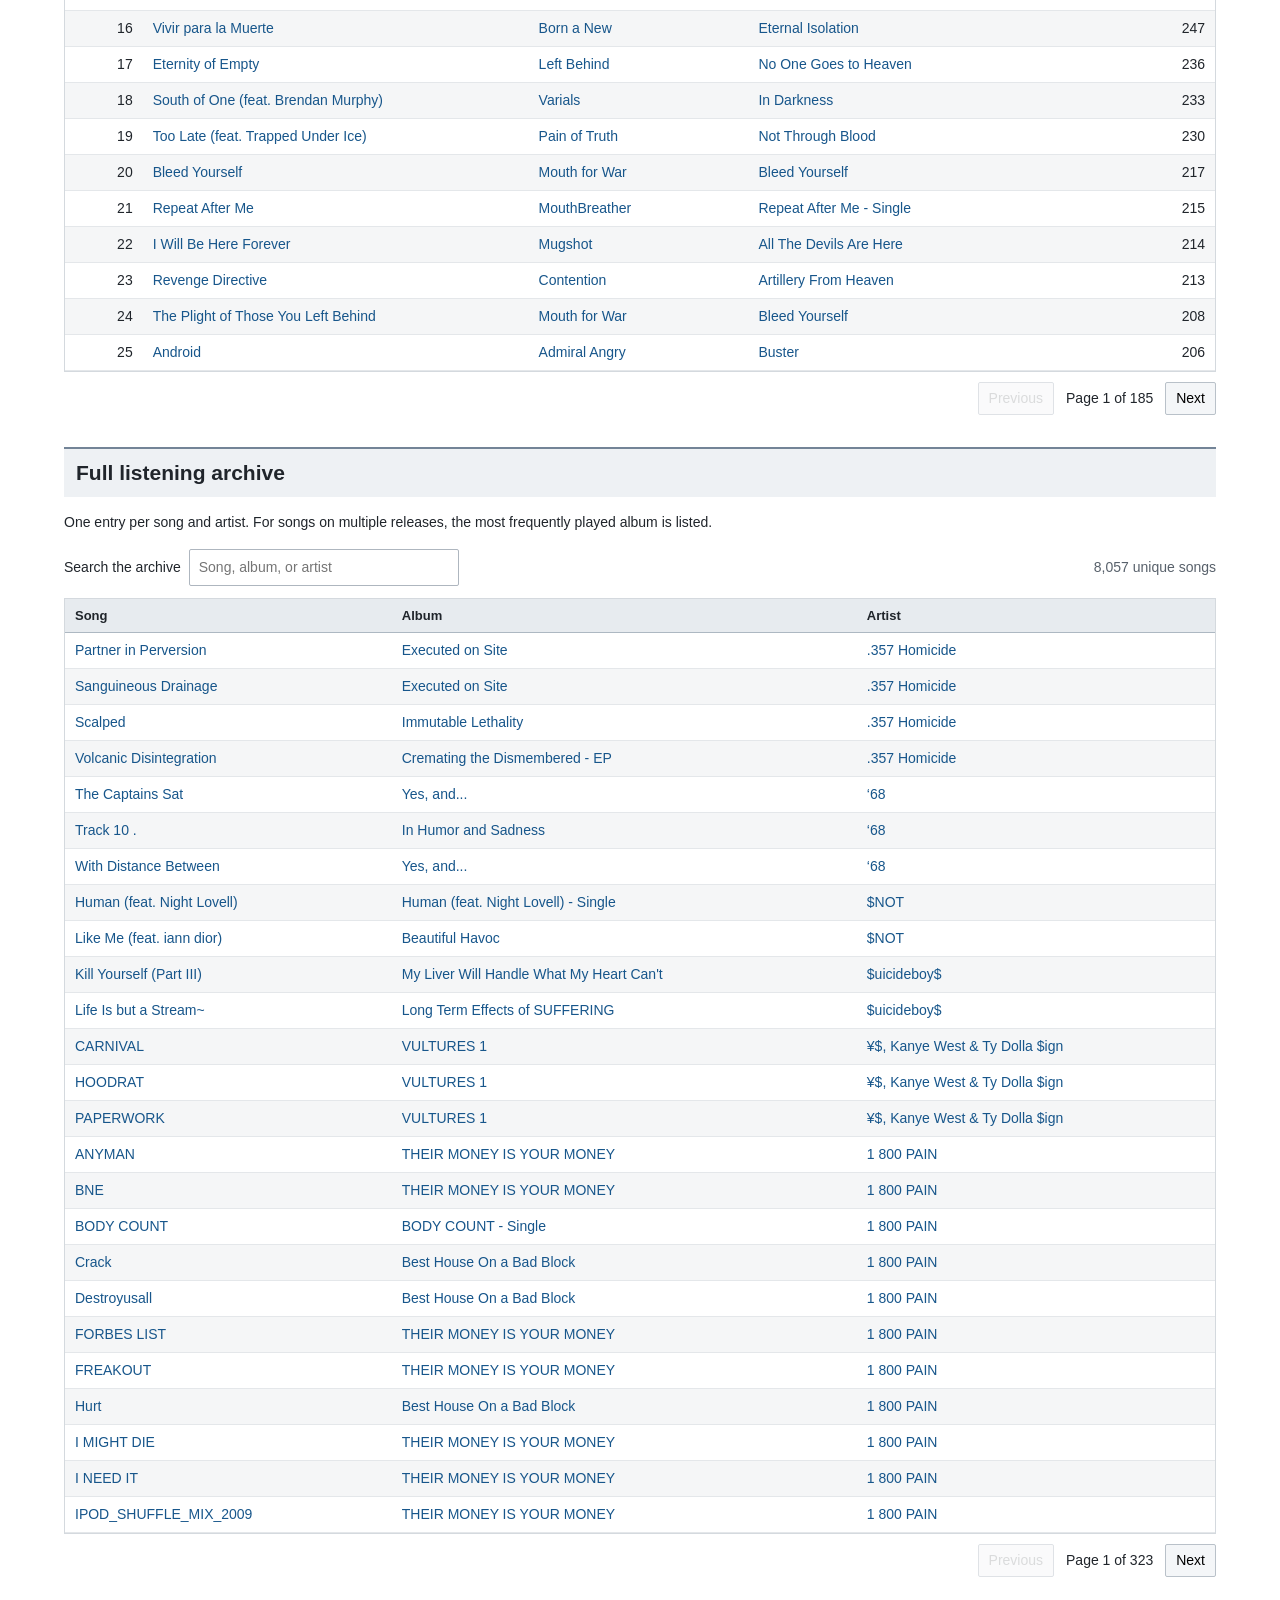
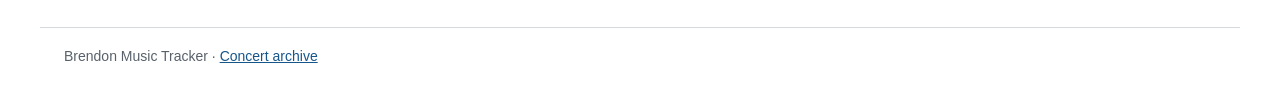
==== commit 0c774b9e: "Music Tracker Update" ====
--- a/index.html
+++ b/index.html
@@ -1,37 +1,10 @@
 <!doctype html>
-<html lang="en">
-<head>
-<meta charset="utf-8"><meta name="viewport" content="width=device-width,initial-scale=1">
-<title>Brendon Music Corner</title>
-<meta name="description" content="An interactive archive of Brendon's Apple Music listening history.">
-<link rel="stylesheet" href="styles.css">
-</head>
-<body>
-<div class="grain"></div>
-<header class="site-header">
-  <div class="brand"><div class="mark">BMC</div><div><div class="eyebrow">THE PERSONAL ARCHIVE OF</div><h1>BRENDON MUSIC CORNER</h1></div></div>
-  <nav><a href="concerts/">Concerts</a><a href="#home">Home</a><a href="#artists">Artists</a><a href="#albums">Albums</a><a href="#songs">Songs</a><a href="#timeline">Timeline</a><a href="#genres">Genres</a><a href="#history">History</a><a href="#weird">Weird Stats</a></nav>
-</header>
-<main>
-<section id="home" class="hero"><div class="hero-copy"><div class="eyebrow">APPLE MUSIC / DEC 2023 — SEP 2026</div><h2>Three years of<br><span>noise, riffs &amp; bad decisions.</span></h2><p>A searchable, slightly obsessive archive of what actually got played — not what I wish I listened to.</p><div class="hero-actions"><a class="btn primary" href="#history">Explore the archive ↓</a><a class="btn" href="#weird">Find the weird stuff</a></div></div><div class="hero-card"><div class="stamp">LISTENING<br>ARCHIVE</div><div class="big-number" id="heroHours">—</div><div class="small-label">HOURS OF MUSIC</div><div class="hero-rule"></div><div class="mini-grid"><div><b id="heroPlays">—</b><span>COUNTED PLAYS</span></div><div><b id="heroDays">—</b><span>DAYS COVERED</span></div></div></div></section>
-<section class="stat-strip"><div><span>NO. 1 ARTIST</span><strong id="statArtist">—</strong><em id="statArtistPlays">—</em></div><div><span>NO. 1 SONG</span><strong id="statSong">—</strong><em id="statSongPlays">—</em></div><div><span>NO. 1 ALBUM</span><strong id="statAlbum">—</strong><em id="statAlbumPlays">—</em></div><div><span>LISTENING / DAY</span><strong id="statDaily">—</strong><em>average minutes</em></div></section>
-
-<section class="section" id="artists"><div class="section-head"><div><div class="eyebrow">THE CANON</div><h3>Artists I kept coming back to.</h3></div><p>Click anything to open the archive behind it.</p></div><div class="grid-two"><div class="panel"><div class="panel-title">TOP ARTISTS</div><div id="artistBars"></div></div><div class="panel dark"><div class="panel-title">ARTIST EXPLORER</div><input id="artistSearch" class="search" placeholder="Search all 1,000+ artists…"><div id="artistList" class="scroll-list"></div></div></div></section>
-
-<section class="section" id="albums"><div class="section-head"><div><div class="eyebrow">THE RECORD COLLECTION</div><h3>Albums that actually got played.</h3></div><p>Artwork is automatically looked up when a record is opened.</p></div><div class="album-grid" id="albumGrid"></div></section>
-
-<section class="section" id="songs"><div class="section-head"><div><div class="eyebrow">THE REPEAT OFFENDERS</div><h3>Tracks that got abused.</h3></div><p>Play counts tell a story. Sometimes an embarrassing one.</p></div><div class="panel"><div class="table-wrap"><table><thead><tr><th>#</th><th>SONG</th><th>ARTIST</th><th>ALBUM</th><th>PLAYS</th><th>HOURS</th></tr></thead><tbody id="songTable"></tbody></table></div></div></section>
-
-<section class="section" id="timeline"><div class="section-head"><div><div class="eyebrow">THE TIMELINE</div><h3>How the obsession changed.</h3></div><p>Zoom from years to months, then open a year for its details.</p></div><div class="panel"><div id="yearCards" class="year-grid"></div></div><div class="panel monthly-panel"><div class="panel-title">MONTHLY LISTENING</div><div id="monthlyChart" class="chart"></div></div></section>
-
-<section class="section" id="genres"><div class="section-head"><div><div class="eyebrow">THE GENRE LENS</div><h3>What kind of noise was winning?</h3></div><p>Genre labels are enriched from Apple’s public catalog lookup and can be imperfect.</p></div><div class="grid-two"><div class="panel"><div class="panel-title">LISTENING BY GENRE</div><div id="genreList"></div></div><div class="panel"><div class="panel-title">THE HEAVY / THE HIP-HOP</div><div id="genreCompare" class="genre-compare"><div class="loading">Looking up genre metadata…</div></div></div></div></section>
-<section class="section" id="weird"><div class="section-head"><div><div class="eyebrow">THE DEEP CUTS</div><h3>The statistics Apple doesn't give you.</h3></div><p>Derived from the individual play records.</p></div><div class="insight-grid" id="insightGrid"></div><div class="grid-two"><div class="panel"><div class="panel-title">ARTISTS I DISCOVERED &amp; IMMEDIATELY ABUSED</div><div id="discoveryList"></div></div><div class="panel"><div class="panel-title">SONGS I APPARENTLY CAN'T STOP SKIPPING</div><div id="skipList"></div></div></div><div class="grid-two"><div class="panel"><div class="panel-title">ONE-SONG ARTISTS</div><div id="oneHitList"></div></div><div class="panel"><div class="panel-title">DEEPEST CATALOG DIVES</div><div id="catalogList"></div></div></div><div class="grid-two"><div class="panel"><div class="panel-title">SONGS I ALMOST ALWAYS FINISH</div><div id="finishList"></div></div><div class="panel"><div class="panel-title">BIGGEST ARTIST COMEBACKS</div><div id="comebackList"></div></div></div><div class="grid-two"><div class="panel"><div class="panel-title">LISTENING ENDINGS</div><div id="endingList"></div></div></div></section>
-
-<section class="section rediscover"><div class="section-head"><div><div class="eyebrow">DIG IN THE CRATES</div><h3>Stuff I apparently forgot about.</h3></div><p>Tracks with 10+ plays that haven't been played in over a year.</p></div><div class="panel"><div class="table-wrap"><table><thead><tr><th>#</th><th>SONG</th><th>ARTIST</th><th>ALBUM</th><th>PLAYS</th><th>LAST PLAYED</th><th>DAYS SINCE</th></tr></thead><tbody id="rediscoverTable"></tbody></table></div></div></section>
-
-<section class="section" id="history"><div class="section-head"><div><div class="eyebrow">THE RECEIPTS</div><h3>Every play.</h3></div><p id="historyCount">—</p></div><div class="filters"><input id="historySearch" class="search" placeholder="Search song, artist, or album…"><select id="yearFilter"><option value="">All years</option></select><select id="endedFilter"><option value="">Any ending</option><option>Reached end</option><option>Paused</option><option>Switched to another song</option><option>Skipped forward</option></select><button id="resetFilters" class="btn">Reset</button></div><div class="panel history-panel"><div class="table-wrap history-scroll"><table><thead><tr><th>DATE</th><th>TIME</th><th>SONG</th><th>ARTIST</th><th>ALBUM</th><th>PLAYED</th><th>END</th></tr></thead><tbody id="historyTable"></tbody></table></div><div class="pager"><button id="prevPage" class="btn">← Previous</button><span id="pageInfo"></span><button id="nextPage" class="btn">Next →</button></div></div></section>
-</main>
-<footer><div><b>BRENDON MUSIC CORNER</b><span>Built from an Apple Music listening-history export.</span></div><span>Public archive • City &amp; device data omitted</span></footer>
-<div id="modal" class="modal" aria-hidden="true"><div class="modal-backdrop"></div><div class="modal-card"><button class="modal-close" id="modalClose">×</button><div id="modalContent"></div></div></div>
-<script src="app.js"></script>
-</body></html>
+<html lang="en"><head><meta charset="utf-8"><meta name="viewport" content="width=device-width,initial-scale=1"><title>Brendon Music Tracker</title><meta name="description" content="Music listening statistics, artist and album reference, and a searchable song archive."><link rel="stylesheet" href="styles.css"></head><body>
+<header><div class="header-inner"><a class="brand" href="./">Brendon Music Tracker</a><nav aria-label="Main navigation"><a href="#artists">Artists</a><a href="#albums">Albums</a><a href="#songs">Songs</a><a href="#archive">Listening archive</a><a href="concerts/">Concert archive</a></nav></div></header>
+<main><h1>Music listening reference</h1><p class="intro">Artist, album, and song rankings from my Apple Music listening history.</p><p id="summary" class="summary"></p>
+<section id="artists"><h2>Most listened to Artists</h2><div class="tools"><label>Search artists <input id="artistsSearch" type="search" placeholder="Artist name"></label><span id="artistsCount"></span></div><div class="table-wrap"><table><thead><tr><th>Rank</th><th><button data-table="artists" data-sort="artist">Artist</button></th><th class="number"><button data-table="artists" data-sort="plays">Plays</button></th></tr></thead><tbody id="artistsRows"></tbody></table></div><div class="pager" id="artistsPager"></div></section>
+<section id="albums"><h2>Most listened to Albums</h2><div class="tools"><label>Search albums <input id="albumsSearch" type="search" placeholder="Album or artist"></label><span id="albumsCount"></span></div><div class="table-wrap"><table><thead><tr><th>Rank</th><th><button data-table="albums" data-sort="album">Album</button></th><th><button data-table="albums" data-sort="artist">Artist</button></th><th class="number"><button data-table="albums" data-sort="plays">Plays</button></th></tr></thead><tbody id="albumsRows"></tbody></table></div><div class="pager" id="albumsPager"></div></section>
+<section id="songs"><h2>Most listened to Songs</h2><div class="tools"><label>Search songs <input id="songsSearch" type="search" placeholder="Song, album, or artist"></label><span id="songsCount"></span></div><div class="table-wrap"><table><thead><tr><th>Rank</th><th><button data-table="songs" data-sort="song">Song</button></th><th><button data-table="songs" data-sort="artist">Artist</button></th><th><button data-table="songs" data-sort="album">Album</button></th><th class="number"><button data-table="songs" data-sort="plays">Plays</button></th></tr></thead><tbody id="songsRows"></tbody></table></div><div class="pager" id="songsPager"></div></section>
+<section id="archive"><h2>Full listening archive</h2><p>One entry per song and artist. For songs on multiple releases, the most frequently played album is listed.</p><div class="tools"><label>Search the archive <input id="catalogSearch" type="search" placeholder="Song, album, or artist"></label><span id="catalogCount"></span></div><div class="table-wrap"><table><thead><tr><th><button data-table="catalog" data-sort="song">Song</button></th><th><button data-table="catalog" data-sort="album">Album</button></th><th><button data-table="catalog" data-sort="artist">Artist</button></th></tr></thead><tbody id="catalogRows"></tbody></table></div><div class="pager" id="catalogPager"></div></section>
+<p id="loadError" role="alert" hidden>Could not load the archive. Refresh the page to try again.</p></main><footer>Brendon Music Tracker · <a href="concerts/">Concert archive</a></footer>
+<dialog id="profile"><div class="dialog-top"><span>Music reference</span><button id="closeProfile" aria-label="Close profile">Close ×</button></div><div id="profileContent"></div></dialog><script src="app.js"></script></body></html>
--- a/styles.css
+++ b/styles.css
@@ -1,10 +1 @@
-:root{--bg:#f0ede5;--ink:#151515;--muted:#716d65;--line:#c9c3b8;--panel:#fbfaf6;--dark:#191919;--accent:#d6ff00}*{box-sizing:border-box}html{scroll-behavior:smooth}body{margin:0;background:var(--bg);color:var(--ink);font-family:Arial,Helvetica,sans-serif}.grain{position:fixed;inset:0;pointer-events:none;opacity:.055;background-image:url("data:image/svg+xml,%3Csvg viewBox='0 0 160 160' xmlns='http://www.w3.org/2000/svg'%3E%3Cfilter id='n'%3E%3CfeTurbulence type='fractalNoise' baseFrequency='.9' numOctaves='3' stitchTiles='stitch'/%3E%3C/filter%3E%3Crect width='100%25' height='100%25' filter='url(%23n)'/%3E%3C/svg%3E");z-index:5}.site-header{position:sticky;top:0;z-index:10;background:rgba(240,237,229,.94);backdrop-filter:blur(10px);border-bottom:1px solid var(--line);display:flex;justify-content:space-between;align-items:center;padding:15px 4vw}.brand{display:flex;gap:12px;align-items:center}.mark{font-weight:900;border:2px solid var(--ink);padding:8px;font-size:13px;letter-spacing:-1px}.brand h1{font-size:15px;margin:2px 0;font-weight:900;letter-spacing:-.5px}.eyebrow{font-size:10px;letter-spacing:2px;font-weight:800;color:var(--muted)}nav{display:flex;gap:17px;flex-wrap:wrap}nav a{font-size:11px;text-decoration:none;color:var(--ink);font-weight:800;text-transform:uppercase}main{max-width:1400px;margin:auto}.hero{min-height:650px;padding:80px 5vw 60px;display:grid;grid-template-columns:1.5fr .8fr;gap:60px;align-items:center}.hero h2{font-size:clamp(48px,7vw,100px);line-height:.88;letter-spacing:-6px;margin:18px 0 30px;max-width:900px}.hero h2 span{font-style:italic}.hero p{max-width:600px;color:var(--muted);font-size:17px;line-height:1.55}.hero-actions{display:flex;gap:10px;margin-top:28px}.btn{border:1px solid var(--ink);background:transparent;color:var(--ink);padding:11px 16px;font-weight:800;font-size:12px;text-decoration:none;cursor:pointer}.btn:hover{background:var(--ink);color:white}.btn.primary{background:var(--ink);color:white}.hero-card{background:var(--dark);color:white;padding:35px;min-height:370px;display:flex;flex-direction:column;justify-content:center;transform:rotate(1.3deg);box-shadow:12px 12px 0 var(--accent)}.stamp{font-size:11px;letter-spacing:3px;font-weight:900;line-height:1.3}.big-number{font-size:110px;line-height:.85;font-weight:900;letter-spacing:-7px;margin:35px 0 4px}.small-label{font-size:10px;letter-spacing:2px;color:#aaa}.hero-rule{height:1px;background:#444;margin:28px 0}.mini-grid{display:grid;grid-template-columns:1fr 1fr;gap:20px}.mini-grid b{font-size:26px;display:block}.mini-grid span{font-size:9px;color:#aaa;letter-spacing:1.5px}.stat-strip{display:grid;grid-template-columns:repeat(4,1fr);border-top:1px solid var(--line);border-bottom:1px solid var(--line)}.stat-strip>div{padding:25px 4vw;border-right:1px solid var(--line)}.stat-strip>div:last-child{border:0}.stat-strip span,.stat-strip em{display:block;font-size:9px;letter-spacing:1.5px;color:var(--muted);font-style:normal}.stat-strip strong{display:block;font-size:19px;margin:6px 0;white-space:nowrap;overflow:hidden;text-overflow:ellipsis}.section{padding:90px 5vw 30px}.section-head{display:flex;justify-content:space-between;gap:30px;align-items:end;margin-bottom:25px}.section-head h3{font-size:42px;letter-spacing:-2.5px;margin:6px 0}.section-head p{color:var(--muted);font-size:12px;max-width:360px}.grid-two{display:grid;grid-template-columns:1fr 1fr;gap:18px;margin-bottom:18px}.panel{background:var(--panel);border:1px solid var(--line);padding:24px}.panel.dark{background:var(--dark);color:white;border-color:var(--dark)}.panel-title{font-size:10px;letter-spacing:2px;font-weight:900;margin-bottom:20px}.search{width:100%;padding:13px;border:1px solid #444;background:transparent;color:inherit;font:inherit;outline:none}.dark .search{border-color:#555;color:white}.bar-row{display:grid;grid-template-columns:24px 1fr 60px;gap:10px;align-items:center;margin:13px 0;font-size:12px}.bar-name{margin-bottom:5px}.bar-track{height:7px;background:#ddd}.bar-fill{height:100%;background:var(--ink)}.bar-value{text-align:right;font-weight:800}.scroll-list{height:390px;overflow:auto;margin-top:10px}.artist-item,.rank-item{display:flex;justify-content:space-between;gap:15px;padding:9px 0;border-bottom:1px solid #333;font-size:12px}.panel:not(.dark) .artist-item{border-color:var(--line)}.artist-item span,.rank-item span{color:var(--muted);font-size:10px}.entity-link{border:0;background:none;padding:0;font:inherit;text-align:left;color:inherit;cursor:pointer}.entity-link:hover{text-decoration:underline;text-decoration-thickness:2px}.album-grid{display:grid;grid-template-columns:repeat(6,1fr);gap:14px}.album-card{display:flex;flex-direction:column;background:var(--panel);border:1px solid var(--line);padding:0;text-align:left;overflow:hidden}.album-card:hover{transform:translateY(-3px);box-shadow:5px 5px 0 var(--accent)}.album-card .art-placeholder{aspect-ratio:1;background:#222;color:var(--accent);display:grid;place-items:center;font-size:50px}.album-card>div:last-child{padding:13px}.album-card b,.album-card span,.album-card em{display:block}.album-card b{font-size:13px}.album-card span{font-size:11px;color:var(--muted);margin-top:4px}.album-card em{font-size:9px;color:var(--muted);font-style:normal;margin-top:9px}.art-placeholder{background:#222;color:var(--accent);display:grid;place-items:center;font-weight:900}.art-placeholder.large{width:180px;height:180px;font-size:55px;flex:none}table{width:100%;border-collapse:collapse;font-size:12px}th{text-align:left;font-size:9px;letter-spacing:1.4px;color:var(--muted);padding:10px;border-bottom:2px solid var(--ink)}td{padding:12px 10px;border-bottom:1px solid var(--line);vertical-align:top}tbody tr:hover{background:#eeeae0}.year-grid{display:grid;grid-template-columns:repeat(4,1fr);gap:12px}.year-card{border:1px solid var(--line);background:var(--panel);padding:20px;text-align:left;cursor:pointer}.year-card:hover{background:var(--dark);color:white}.year{font-size:10px;letter-spacing:2px;color:var(--muted);font-weight:900}.year-card h4{font-size:16px;margin:24px 0 3px}.year-card p{font-size:10px;color:var(--muted);margin:0}.metric{font-size:45px;font-weight:900;letter-spacing:-3px;margin-top:24px}.metric small{font-size:11px;letter-spacing:0}.monthly-panel{margin-top:18px;overflow-x:auto}.chart{height:280px;display:flex;align-items:end;gap:7px;min-width:850px;padding-top:15px}.month-bar-wrap{height:245px;display:flex;align-items:end;position:relative;min-width:22px}.month-bar{background:var(--ink);width:18px;min-height:2px}.month-bar-wrap:hover .month-bar{background:var(--accent)}.month-label{position:absolute;bottom:-22px;font-size:8px;color:var(--muted);transform:rotate(-55deg);transform-origin:top left;white-space:nowrap}.month-tip{display:none;position:absolute;bottom:calc(100% + 5px);left:-10px;background:var(--dark);color:white;padding:8px;font-size:9px;white-space:nowrap;z-index:2}.month-bar-wrap:hover .month-tip{display:block}.insight-grid{display:grid;grid-template-columns:repeat(4,1fr);gap:12px;margin-bottom:18px}.insight{background:var(--dark);color:white;padding:22px;min-height:145px}.insight span{font-size:9px;letter-spacing:1.5px;color:#aaa}.insight b{font-size:30px;display:block;margin:18px 0 5px;letter-spacing:-1px}.insight p{font-size:10px;color:#aaa;margin:0}.ending{display:grid;grid-template-columns:180px 1fr 45px;gap:10px;align-items:center;margin:11px 0;font-size:11px}.ending>div{height:8px;background:#ddd}.ending i{display:block;height:100%;background:var(--ink)}.filters{display:grid;grid-template-columns:1fr 160px 200px auto;gap:8px;margin-bottom:14px}.filters select{border:1px solid var(--line);background:var(--panel);padding:12px}.history-scroll{overflow:auto;max-height:650px}.pager{display:flex;justify-content:center;align-items:center;gap:18px;padding-top:18px}.rediscover{padding-top:60px}.muted{color:var(--muted)}footer{margin-top:80px;background:var(--dark);color:white;padding:30px 5vw;display:flex;justify-content:space-between;gap:20px;font-size:10px}footer b,footer span{display:block}footer span{color:#aaa;margin-top:4px}.modal{display:none;position:fixed;inset:0;z-index:30;align-items:center;justify-content:center;padding:30px}.modal.open{display:flex}.modal-backdrop{position:absolute;inset:0;background:rgba(0,0,0,.72)}.modal-card{position:relative;background:var(--bg);max-width:850px;width:100%;max-height:90vh;overflow:auto;padding:35px;box-shadow:12px 12px 0 var(--accent)}.modal-close{position:absolute;right:14px;top:10px;border:0;background:none;font-size:32px;cursor:pointer}.profile-head{display:flex;gap:25px;align-items:center;margin-bottom:30px}.profile-head h2{font-size:48px;line-height:.95;letter-spacing:-3px;margin:8px 0}.profile-head p{color:var(--muted);font-size:13px}.detail-grid{display:grid;grid-template-columns:repeat(3,1fr);gap:10px;margin:20px 0 30px}.detail-grid>div{border-top:2px solid var(--ink);padding-top:10px}.detail-grid span{font-size:8px;letter-spacing:1.5px;color:var(--muted);display:block}.detail-grid b{display:block;margin-top:7px;font-size:17px}.detail-grid p{font-size:10px;color:var(--muted)}.detail-list>div{display:flex;justify-content:space-between;gap:20px;padding:10px 0;border-bottom:1px solid var(--line);font-size:12px}.detail-list span{color:var(--muted);font-size:10px}.loading{text-align:center;padding:70px;color:var(--muted)}@media(max-width:1000px){.hero{grid-template-columns:1fr}.album-grid{grid-template-columns:repeat(4,1fr)}.year-grid{grid-template-columns:repeat(2,1fr)}.insight-grid{grid-template-columns:repeat(2,1fr)}nav{display:none}}@media(max-width:650px){.hero{padding-top:50px}.hero h2{font-size:52px;letter-spacing:-3px}.stat-strip{grid-template-columns:1fr 1fr}.stat-strip>div{border-bottom:1px solid var(--line)}.grid-two{grid-template-columns:1fr}.album-grid{grid-template-columns:repeat(2,1fr)}.year-grid,.insight-grid{grid-template-columns:1fr}.filters{grid-template-columns:1fr}.section{padding-top:60px}.section-head{display:block}.section-head h3{font-size:34px}.profile-head{display:block}.art-placeholder.large{width:140px;height:140px;margin-bottom:20px}.profile-head h2{font-size:38px}.detail-grid{grid-template-columns:1fr}.modal{padding:10px}.modal-card{padding:25px 18px}footer{display:block}}
-.album-art{display:block;width:100%;aspect-ratio:1;object-fit:cover}.genre-big{border-bottom:1px solid var(--line);padding:15px 0}.genre-big span{font-size:9px;letter-spacing:1.5px;color:var(--muted);display:block}.genre-big b{font-size:38px;display:block;margin:5px 0}.genre-big em{font-size:9px;color:var(--muted);font-style:normal}
-
-.listen-box{margin:22px 0;padding:18px;border:1px solid var(--line);background:rgba(255,255,255,.035)}
-.listen-links{display:grid;grid-template-columns:repeat(5,minmax(0,1fr));gap:9px;margin-top:12px}
-.listen-btn{display:flex;flex-direction:column;gap:3px;padding:12px 11px;border:1px solid var(--line);text-decoration:none;color:var(--ink);background:var(--panel);transition:transform .15s,border-color .15s,background .15s}
-.listen-btn:hover{transform:translateY(-2px);border-color:var(--accent);background:rgba(255,255,255,.07)}
-.listen-btn b{font-size:12px;letter-spacing:.06em;text-transform:uppercase}.listen-btn span{font-size:10px;color:var(--muted)}
-.listen-note{margin:11px 0 0;color:var(--muted);font-size:11px;line-height:1.5}
-@media(max-width:850px){.listen-links{grid-template-columns:repeat(2,minmax(0,1fr))}.listen-btn:last-child{grid-column:1/-1}}
+:root{color-scheme:light;--ink:#20252b;--muted:#58616b;--line:#d4d9de;--link:#17568b;--header:#23374c}*{box-sizing:border-box}html{scroll-behavior:smooth}body{margin:0;background:#fff;color:var(--ink);font:14px/1.5 Arial,Helvetica,sans-serif}a,.entity{color:var(--link)}a:hover,.entity:hover{text-decoration:underline}header{background:var(--header);color:white;border-bottom:4px solid #8d3434}.header-inner{max-width:1200px;margin:auto;padding:20px 24px 14px}.brand{display:inline-block;font-size:25px;font-weight:bold;text-decoration:none;color:white}nav{display:flex;gap:20px;flex-wrap:wrap;margin-top:12px}nav a{color:#fff;text-decoration:none}main{max-width:1200px;margin:0 auto;padding:25px 24px 50px}h1{font-size:27px;margin:0 0 8px}h2{font-size:21px;margin:0 0 15px;padding:8px 12px;background:#eef1f4;border-top:2px solid #738497}h3{font-size:19px}p{margin:8px 0 16px}.intro,.summary{color:var(--muted)}section{margin-top:32px;scroll-margin-top:15px}.tools{display:flex;align-items:center;justify-content:space-between;flex-wrap:wrap;gap:12px;margin:12px 0}.tools label{display:flex;align-items:center;flex-wrap:wrap;gap:8px}.tools span,.muted{color:var(--muted)}input,select,button{font:inherit}input,select{border:1px solid #aeb6bf;border-radius:2px;padding:7px 9px;background:white;color:var(--ink)}input{width:270px;max-width:100%}button{cursor:pointer}.table-wrap{overflow-x:auto;border:1px solid var(--line)}table{border-collapse:collapse;width:100%;text-align:left}th{background:#e7ebef;white-space:nowrap;font-size:13px;border-bottom:1px solid #adb8c2}th,td{padding:7px 10px;vertical-align:top}tbody tr:nth-child(even){background:#f5f6f7}tbody tr:hover{background:#edf3f9}td{border-bottom:1px solid #e4e7ea}th button{border:0;background:none;font-weight:bold;padding:0;color:inherit;text-align:inherit}th button:hover{text-decoration:underline}.number{text-align:right;font-variant-numeric:tabular-nums;white-space:nowrap}.entity{border:0;background:none;padding:0;text-align:left}.pager{display:flex;align-items:center;justify-content:flex-end;gap:12px;margin-top:10px}.pager button,.dialog-top button{border:1px solid #b9c1c9;background:#f4f6f8;border-radius:2px;padding:5px 10px}.pager button:disabled{opacity:.45;cursor:default}footer{max-width:1200px;margin:auto;padding:18px 24px;border-top:1px solid var(--line);color:var(--muted)}dialog{width:min(760px,calc(100% - 32px));max-height:85vh;padding:20px;border:1px solid #a6b1bb;border-radius:3px;overflow:auto}dialog::backdrop{background:rgba(0,0,0,.4)}.dialog-top{display:flex;justify-content:space-between;align-items:center;color:var(--muted);border-bottom:1px solid var(--line);padding-bottom:10px}dialog h2{background:none;border:0;padding:0;margin-top:20px}.links{display:flex;gap:15px;flex-wrap:wrap;margin:15px 0 22px}:focus-visible{outline:3px solid #4587bd;outline-offset:3px}.event{border:1px solid var(--line);margin-top:14px}.event summary{cursor:pointer;padding:12px;background:#f2f4f6;list-style-position:inside}.event summary strong{font-size:16px}.event-info{display:block;margin:3px 0 0 18px;color:var(--muted)}.event-body{padding:16px}.lineup{margin:0 0 16px}.clips{display:grid;grid-template-columns:repeat(3,minmax(0,1fr));gap:16px}.clip{margin:0}.clip video{width:100%;height:330px;object-fit:contain;background:#111;display:block}.clip figcaption{padding:6px 0;color:var(--muted)}.event-table td:first-child{white-space:nowrap}.event-table a{font-weight:600}@media(max-width:700px){main,.header-inner{padding-left:14px;padding-right:14px}.brand{font-size:22px}nav{gap:10px 15px}.clips{grid-template-columns:1fr}.clip video{height:420px}th,td{padding:6px 8px}.tools{align-items:start}.pager{justify-content:center}}
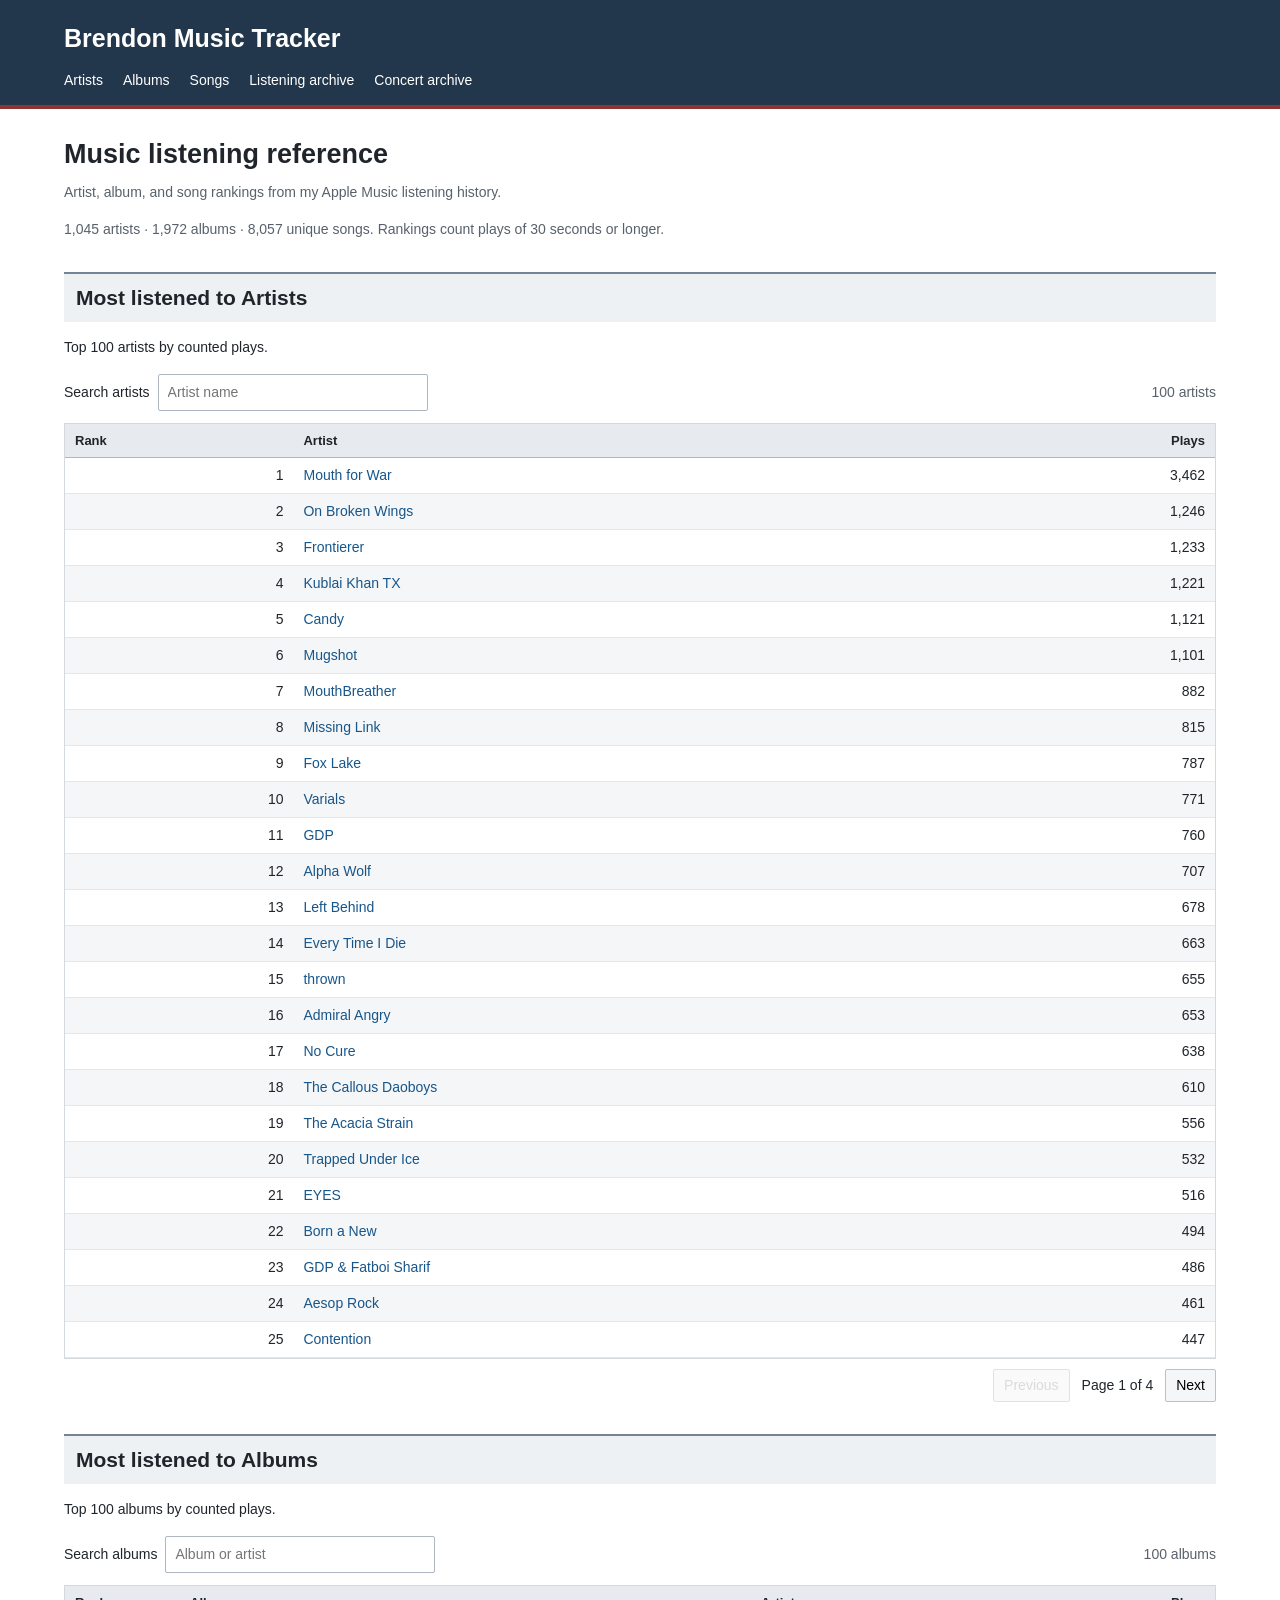
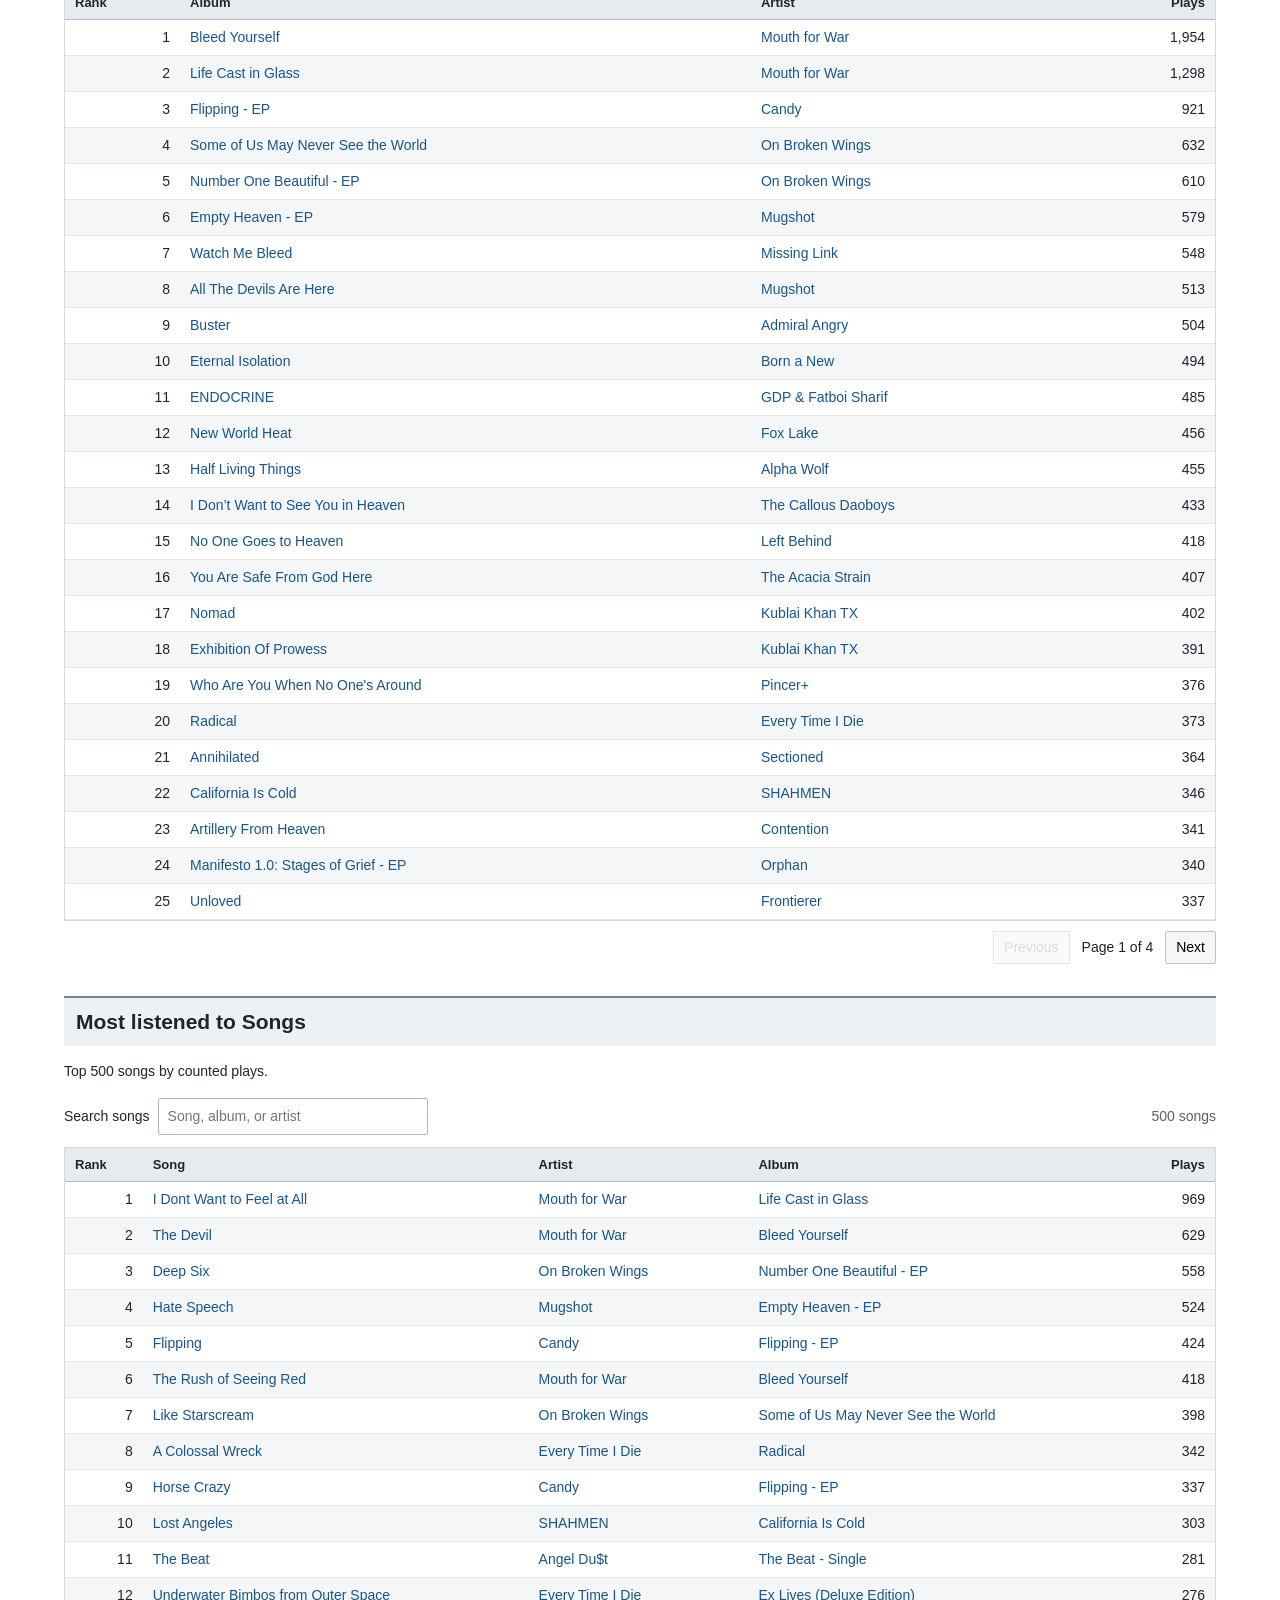
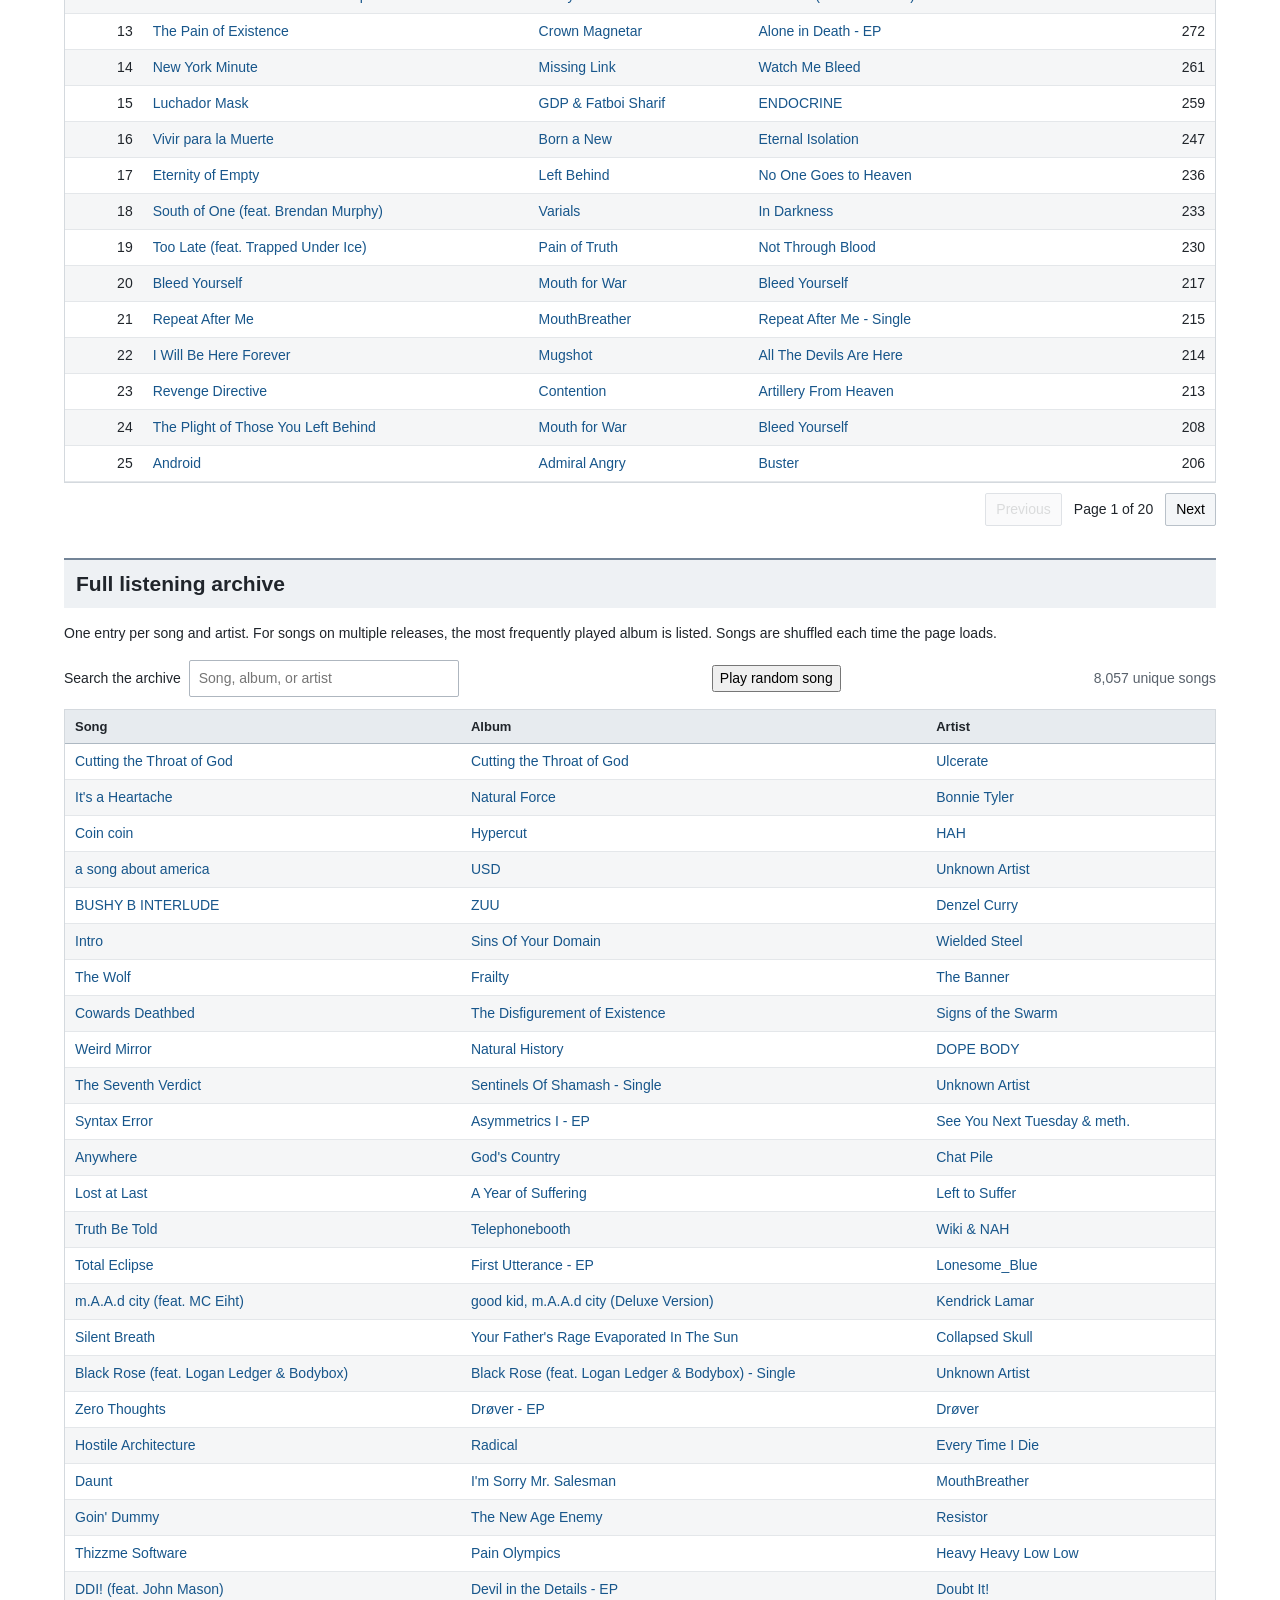
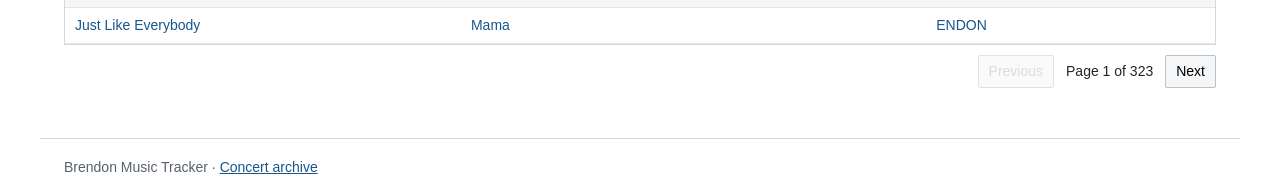
==== commit 1f9547a0: "Tracker Update 2" ====
--- a/index.html
+++ b/index.html
@@ -2,9 +2,9 @@
 <html lang="en"><head><meta charset="utf-8"><meta name="viewport" content="width=device-width,initial-scale=1"><title>Brendon Music Tracker</title><meta name="description" content="Music listening statistics, artist and album reference, and a searchable song archive."><link rel="stylesheet" href="styles.css"></head><body>
 <header><div class="header-inner"><a class="brand" href="./">Brendon Music Tracker</a><nav aria-label="Main navigation"><a href="#artists">Artists</a><a href="#albums">Albums</a><a href="#songs">Songs</a><a href="#archive">Listening archive</a><a href="concerts/">Concert archive</a></nav></div></header>
 <main><h1>Music listening reference</h1><p class="intro">Artist, album, and song rankings from my Apple Music listening history.</p><p id="summary" class="summary"></p>
-<section id="artists"><h2>Most listened to Artists</h2><div class="tools"><label>Search artists <input id="artistsSearch" type="search" placeholder="Artist name"></label><span id="artistsCount"></span></div><div class="table-wrap"><table><thead><tr><th>Rank</th><th><button data-table="artists" data-sort="artist">Artist</button></th><th class="number"><button data-table="artists" data-sort="plays">Plays</button></th></tr></thead><tbody id="artistsRows"></tbody></table></div><div class="pager" id="artistsPager"></div></section>
-<section id="albums"><h2>Most listened to Albums</h2><div class="tools"><label>Search albums <input id="albumsSearch" type="search" placeholder="Album or artist"></label><span id="albumsCount"></span></div><div class="table-wrap"><table><thead><tr><th>Rank</th><th><button data-table="albums" data-sort="album">Album</button></th><th><button data-table="albums" data-sort="artist">Artist</button></th><th class="number"><button data-table="albums" data-sort="plays">Plays</button></th></tr></thead><tbody id="albumsRows"></tbody></table></div><div class="pager" id="albumsPager"></div></section>
-<section id="songs"><h2>Most listened to Songs</h2><div class="tools"><label>Search songs <input id="songsSearch" type="search" placeholder="Song, album, or artist"></label><span id="songsCount"></span></div><div class="table-wrap"><table><thead><tr><th>Rank</th><th><button data-table="songs" data-sort="song">Song</button></th><th><button data-table="songs" data-sort="artist">Artist</button></th><th><button data-table="songs" data-sort="album">Album</button></th><th class="number"><button data-table="songs" data-sort="plays">Plays</button></th></tr></thead><tbody id="songsRows"></tbody></table></div><div class="pager" id="songsPager"></div></section>
-<section id="archive"><h2>Full listening archive</h2><p>One entry per song and artist. For songs on multiple releases, the most frequently played album is listed.</p><div class="tools"><label>Search the archive <input id="catalogSearch" type="search" placeholder="Song, album, or artist"></label><span id="catalogCount"></span></div><div class="table-wrap"><table><thead><tr><th><button data-table="catalog" data-sort="song">Song</button></th><th><button data-table="catalog" data-sort="album">Album</button></th><th><button data-table="catalog" data-sort="artist">Artist</button></th></tr></thead><tbody id="catalogRows"></tbody></table></div><div class="pager" id="catalogPager"></div></section>
+<section id="artists"><h2>Most listened to Artists</h2><p>Top 100 artists by counted plays.</p><div class="tools"><label>Search artists <input id="artistsSearch" type="search" placeholder="Artist name"></label><span id="artistsCount"></span></div><div class="table-wrap"><table><thead><tr><th>Rank</th><th><button data-table="artists" data-sort="artist">Artist</button></th><th class="number"><button data-table="artists" data-sort="plays">Plays</button></th></tr></thead><tbody id="artistsRows"></tbody></table></div><div class="pager" id="artistsPager"></div></section>
+<section id="albums"><h2>Most listened to Albums</h2><p>Top 100 albums by counted plays.</p><div class="tools"><label>Search albums <input id="albumsSearch" type="search" placeholder="Album or artist"></label><span id="albumsCount"></span></div><div class="table-wrap"><table><thead><tr><th>Rank</th><th><button data-table="albums" data-sort="album">Album</button></th><th><button data-table="albums" data-sort="artist">Artist</button></th><th class="number"><button data-table="albums" data-sort="plays">Plays</button></th></tr></thead><tbody id="albumsRows"></tbody></table></div><div class="pager" id="albumsPager"></div></section>
+<section id="songs"><h2>Most listened to Songs</h2><p>Top 500 songs by counted plays.</p><div class="tools"><label>Search songs <input id="songsSearch" type="search" placeholder="Song, album, or artist"></label><span id="songsCount"></span></div><div class="table-wrap"><table><thead><tr><th>Rank</th><th><button data-table="songs" data-sort="song">Song</button></th><th><button data-table="songs" data-sort="artist">Artist</button></th><th><button data-table="songs" data-sort="album">Album</button></th><th class="number"><button data-table="songs" data-sort="plays">Plays</button></th></tr></thead><tbody id="songsRows"></tbody></table></div><div class="pager" id="songsPager"></div></section>
+<section id="archive"><h2>Full listening archive</h2><p>One entry per song and artist. For songs on multiple releases, the most frequently played album is listed. Songs are shuffled each time the page loads.</p><div class="tools"><label>Search the archive <input id="catalogSearch" type="search" placeholder="Song, album, or artist"></label><button id="randomSong" type="button" title="Select a random song and open its listening links">Play random song</button><span id="catalogCount"></span></div><div class="table-wrap"><table><thead><tr><th><button data-table="catalog" data-sort="song">Song</button></th><th><button data-table="catalog" data-sort="album">Album</button></th><th><button data-table="catalog" data-sort="artist">Artist</button></th></tr></thead><tbody id="catalogRows"></tbody></table></div><div class="pager" id="catalogPager"></div></section>
 <p id="loadError" role="alert" hidden>Could not load the archive. Refresh the page to try again.</p></main><footer>Brendon Music Tracker · <a href="concerts/">Concert archive</a></footer>
 <dialog id="profile"><div class="dialog-top"><span>Music reference</span><button id="closeProfile" aria-label="Close profile">Close ×</button></div><div id="profileContent"></div></dialog><script src="app.js"></script></body></html>
